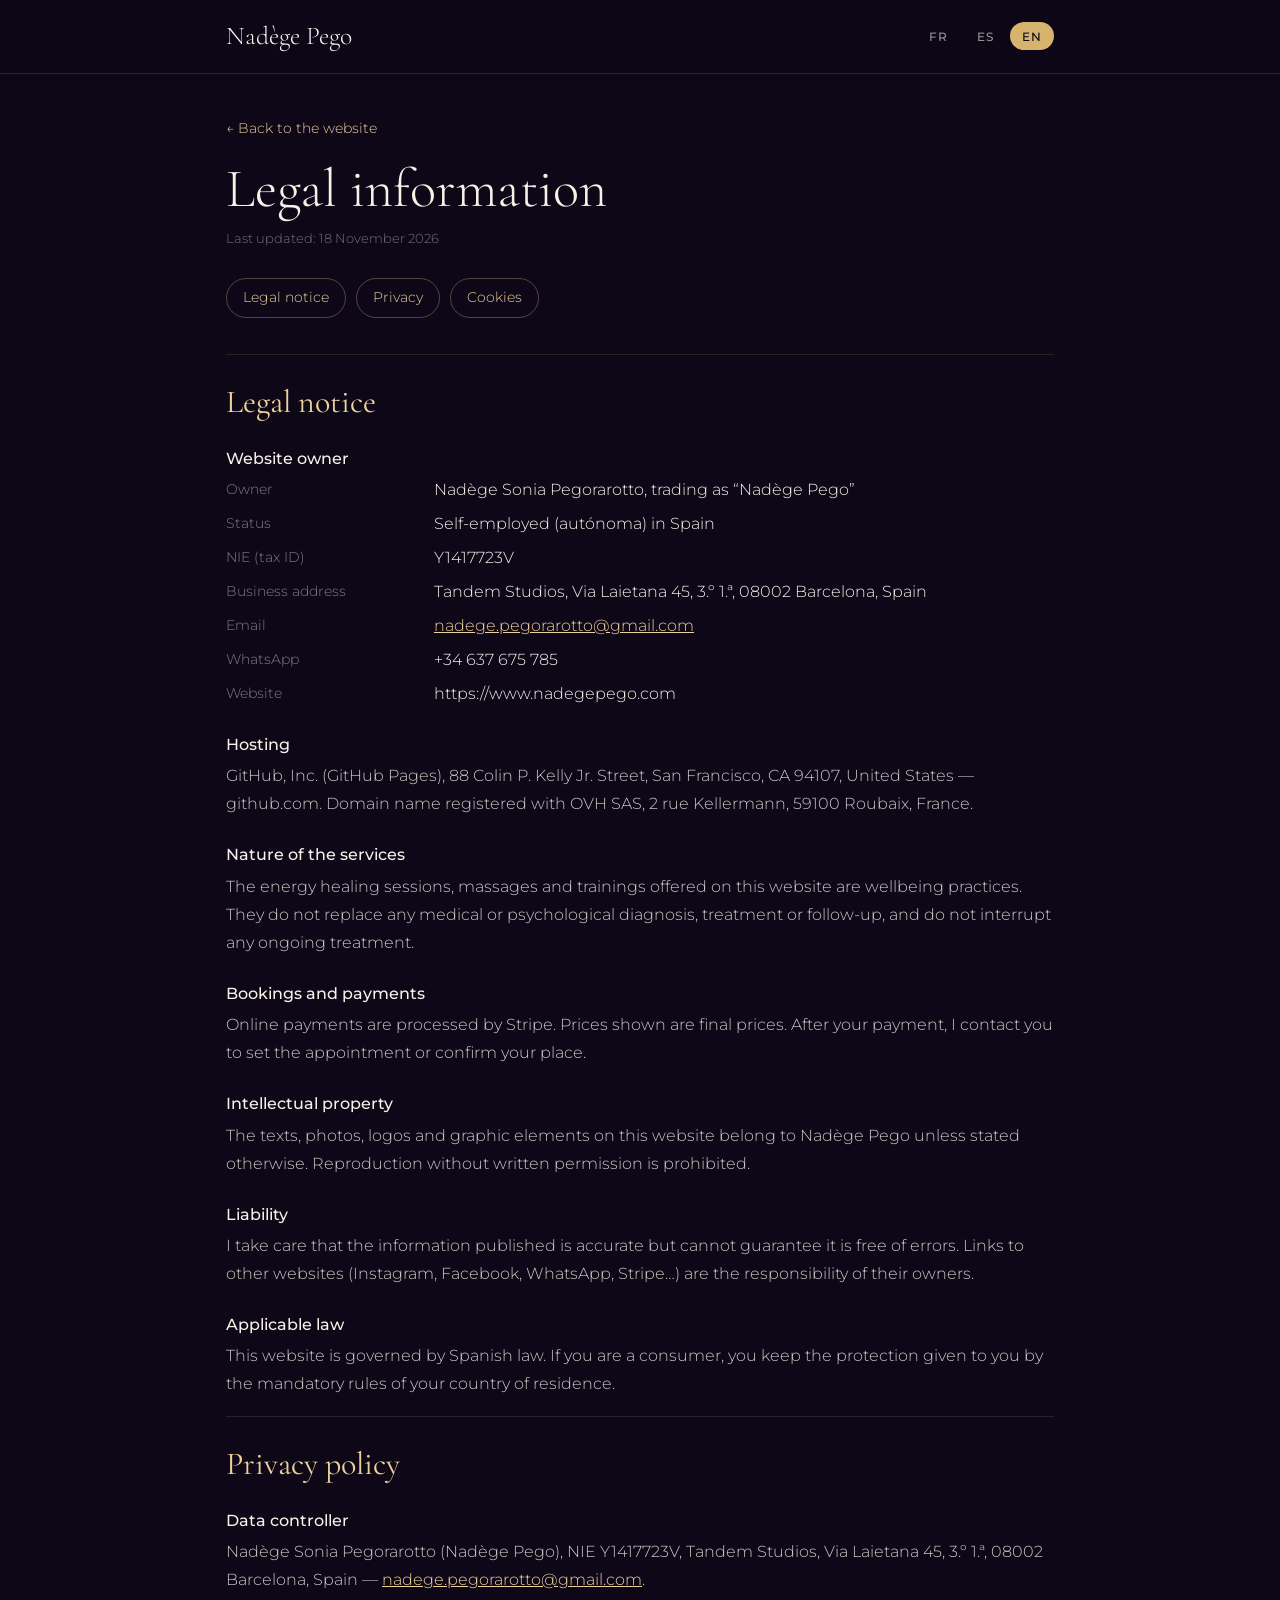
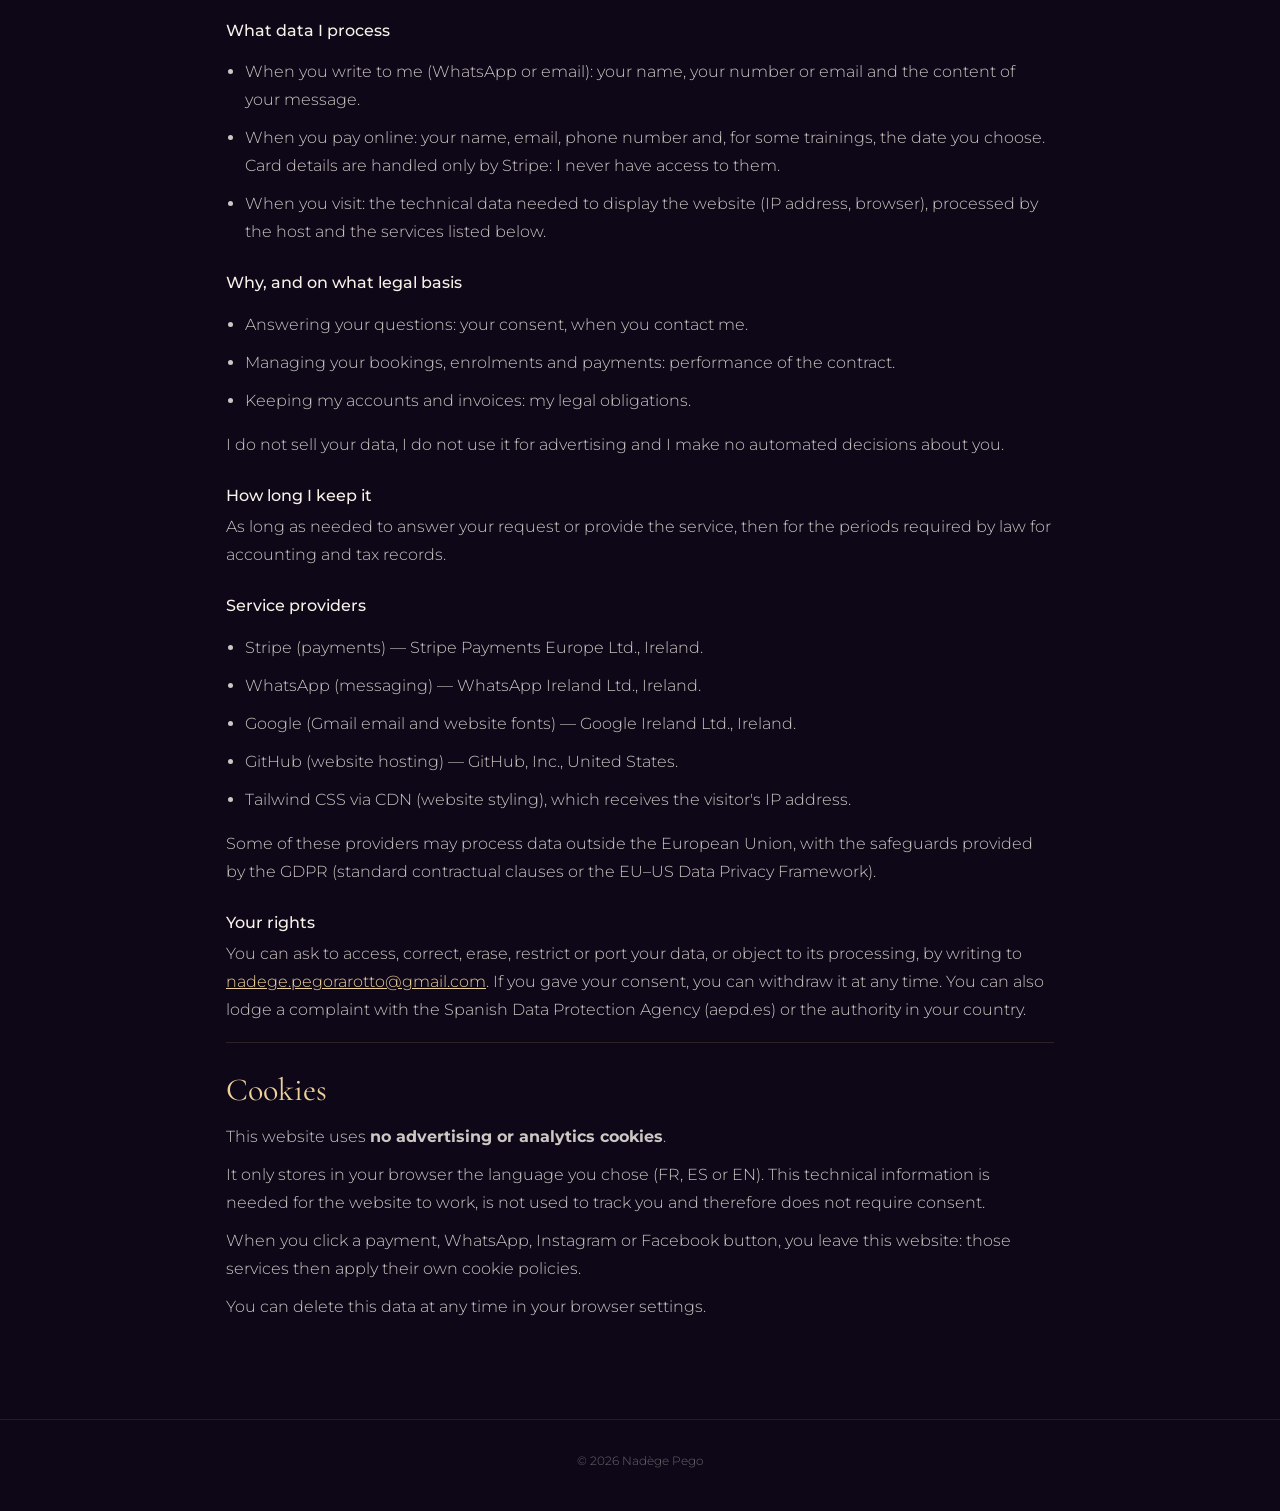
==== legal/index.html @ 29faf76d "Pages légales FR/ES/EN (mentions, confidentialité, cookies) Co-Authored-By: Claude Opus 5.5 <noreply" ====
<!doctype html>
<html lang="fr">
<head>
  <meta charset="utf-8" />
  <meta name="viewport" content="width=device-width, initial-scale=1" />
  <title>Mentions légales · Nadège Pego</title>
  <meta name="robots" content="noindex, follow" />
  <link rel="icon" href="data:image/svg+xml,%3Csvg xmlns='http://www.w3.org/2000/svg' viewBox='0 0 100 100'%3E%3Ccircle cx='50' cy='50' r='44' fill='none' stroke='%23d6b46e' stroke-width='6'/%3E%3C/svg%3E" />
  <link rel="preconnect" href="https://fonts.googleapis.com" />
  <link rel="preconnect" href="https://fonts.gstatic.com" crossorigin />
  <link href="https://fonts.googleapis.com/css2?family=Cormorant+Garamond:ital,wght@0,300;0,400;0,500;1,400&family=Montserrat:wght@300;400;500;600&display=swap" rel="stylesheet" />
  <style>
    /* Pages légales de www.nadegepego.com — FR / ES / EN dans un seul fichier.
       La langue suit celle choisie sur la page principale (?lang= puis mémoire du navigateur). */
    :root{ --noche:#0e0718; --abismo:#1a0b2e; --oro:#d6b46e; --oro-claro:#ecd29a; --lila:#c7aee8; --perla:#f7f1e8; }
    *{ box-sizing:border-box; }
    html{ scroll-behavior:smooth; }
    body{ margin:0; background:var(--noche); color:rgba(247,241,232,.82); font:300 16px/1.75 Montserrat, system-ui, sans-serif; }
    a{ color:var(--oro-claro); }
    a:hover{ color:var(--oro); }
    header{ position:sticky; top:0; z-index:5; background:rgba(14,7,24,.92); backdrop-filter:blur(10px); border-bottom:1px solid rgba(214,180,110,.18); }
    .barre{ max-width:860px; margin:0 auto; padding:14px 16px; display:flex; align-items:center; justify-content:space-between; gap:12px; flex-wrap:wrap; }
    .logo{ font-family:"Cormorant Garamond", serif; font-size:1.6rem; color:var(--perla); text-decoration:none; }
    .langues{ display:flex; gap:4px; }
    .langues button{ font:500 .75rem Montserrat, sans-serif; letter-spacing:.08em; color:rgba(247,241,232,.6); background:none; border:1px solid transparent; border-radius:999px; padding:.35rem .7rem; cursor:pointer; }
    .langues button[aria-pressed="true"]{ color:var(--noche); background:var(--oro); }
    main{ max-width:860px; margin:0 auto; padding:40px 16px 80px; }
    .retour{ font-size:.85rem; text-decoration:none; }
    h1{ font:300 clamp(2.2rem,6vw,3.4rem)/1.1 "Cormorant Garamond", serif; color:var(--perla); margin:18px 0 8px; }
    .maj{ font-size:.8rem; color:rgba(247,241,232,.45); margin:0 0 28px; }
    nav.sommaire{ display:flex; flex-wrap:wrap; gap:10px; margin-bottom:36px; }
    nav.sommaire a{ font-size:.85rem; text-decoration:none; padding:.45rem 1rem; border:1px solid rgba(214,180,110,.35); border-radius:999px; }
    section{ padding:28px 0 8px; border-top:1px solid rgba(214,180,110,.15); scroll-margin-top:90px; }
    h2{ font:400 2rem/1.2 "Cormorant Garamond", serif; color:var(--oro-claro); margin:0 0 14px; }
    h3{ font:500 1rem/1.4 Montserrat, sans-serif; color:var(--perla); margin:26px 0 6px; }
    p, li{ margin:0 0 10px; }
    ul{ padding-left:1.2rem; }
    dl{ display:grid; grid-template-columns:minmax(120px,190px) 1fr; gap:6px 18px; margin:0; }
    dt{ color:rgba(247,241,232,.5); font-size:.85rem; padding-top:2px; }
    dd{ margin:0; color:var(--perla); }
    @media (max-width:560px){ dl{ grid-template-columns:1fr; } dt{ margin-top:8px; } }
    .bloc[hidden]{ display:none; }
    footer{ text-align:center; font-size:.75rem; color:rgba(247,241,232,.4); padding:30px 16px 40px; border-top:1px solid rgba(214,180,110,.12); }
  </style>
</head>
<body>
  <header>
    <div class="barre">
      <a href="/" class="logo">Nadège Pego</a>
      <div class="langues" role="group" aria-label="Langue">
        <button type="button" data-lang="fr">FR</button>
        <button type="button" data-lang="es">ES</button>
        <button type="button" data-lang="en">EN</button>
      </div>
    </div>
  </header>

  <main>
    <!-- ============================== FRANÇAIS ============================== -->
    <div class="bloc" lang="fr" data-bloc="fr">
      <a href="/" class="retour">← Retour au site</a>
      <h1>Informations légales</h1>
      <p class="maj">Dernière mise à jour : 18 novembre 2026</p>
      <nav class="sommaire">
        <a href="#mentions">Mentions légales</a><a href="#confidentialite">Confidentialité</a><a href="#cookies">Cookies</a>
      </nav>

      <section data-ancre="mentions">
        <h2>Mentions légales</h2>
        <h3>Éditrice du site</h3>
        <dl>
          <dt>Titulaire</dt><dd>Nadège Sonia Pegorarotto, exerçant sous le nom commercial « Nadège Pego »</dd>
          <dt>Statut</dt><dd>Travailleuse indépendante (autónoma) en Espagne</dd>
          <dt>NIE</dt><dd>Y1417723V</dd>
          <dt>Adresse professionnelle</dt><dd>Tandem Studios, Via Laietana 45, 3.º 1.ª, 08002 Barcelona, Espagne</dd>
          <dt>Email</dt><dd><a href="mailto:nadege.pegorarotto@gmail.com">nadege.pegorarotto@gmail.com</a></dd>
          <dt>WhatsApp</dt><dd>+34 637 675 785</dd>
          <dt>Site</dt><dd>https://www.nadegepego.com</dd>
        </dl>
        <h3>Hébergement</h3>
        <p>GitHub, Inc. (GitHub Pages), 88 Colin P. Kelly Jr. Street, San Francisco, CA 94107, États-Unis — github.com. Nom de domaine enregistré auprès d'OVH SAS, 2 rue Kellermann, 59100 Roubaix, France.</p>
        <h3>Nature des services</h3>
        <p>Les soins énergétiques, massages et formations proposés sur ce site sont des pratiques de bien-être. Ils ne remplacent ni un diagnostic, ni un traitement, ni un suivi médical ou psychologique, et n'interrompent aucun traitement en cours.</p>
        <h3>Réservations et paiements</h3>
        <p>Les paiements en ligne sont traités par Stripe. Les prix affichés sont des prix finaux. Après un paiement, je vous contacte pour fixer le rendez-vous ou confirmer votre inscription.</p>
        <h3>Propriété intellectuelle</h3>
        <p>Les textes, photos, logos et éléments graphiques de ce site appartiennent à Nadège Pego, sauf mention contraire. Toute reproduction sans autorisation écrite est interdite.</p>
        <h3>Responsabilité</h3>
        <p>Je veille à l'exactitude des informations publiées, sans pouvoir garantir l'absence d'erreurs. Les liens vers d'autres sites (Instagram, Facebook, WhatsApp, Stripe…) relèvent de la responsabilité de leurs éditeurs.</p>
        <h3>Droit applicable</h3>
        <p>Ce site est soumis au droit espagnol. Si vous êtes consommateur, vous conservez la protection que vous accordent les règles impératives de votre pays de résidence.</p>
      </section>

      <section data-ancre="confidentialite">
        <h2>Politique de confidentialité</h2>
        <h3>Responsable du traitement</h3>
        <p>Nadège Sonia Pegorarotto (Nadège Pego), NIE Y1417723V, Tandem Studios, Via Laietana 45, 3.º 1.ª, 08002 Barcelona, Espagne — <a href="mailto:nadege.pegorarotto@gmail.com">nadege.pegorarotto@gmail.com</a>.</p>
        <h3>Données traitées</h3>
        <ul>
          <li>Quand vous m'écrivez (WhatsApp ou email) : votre nom, votre numéro ou votre email et le contenu de votre message.</li>
          <li>Quand vous payez en ligne : votre nom, votre email, votre téléphone et, pour certaines formations, la date choisie. Les données de carte bancaire sont traitées uniquement par Stripe : je n'y ai jamais accès.</li>
          <li>Lors de votre visite : les données techniques nécessaires à l'affichage du site (adresse IP, navigateur), traitées par l'hébergeur et les services listés ci-dessous.</li>
        </ul>
        <h3>Pourquoi et sur quelle base</h3>
        <ul>
          <li>Répondre à vos demandes : votre consentement, quand vous me contactez.</li>
          <li>Gérer vos réservations, inscriptions et paiements : l'exécution du contrat.</li>
          <li>Tenir ma comptabilité et ma facturation : mes obligations légales.</li>
        </ul>
        <p>Je ne vends pas vos données, je ne les utilise pas pour de la publicité et je ne prends aucune décision automatisée à votre sujet.</p>
        <h3>Durée de conservation</h3>
        <p>Le temps nécessaire pour répondre à votre demande ou réaliser la prestation, puis pendant les durées imposées par la loi pour les données comptables et fiscales.</p>
        <h3>Prestataires</h3>
        <ul>
          <li>Stripe (paiements) — Stripe Payments Europe Ltd., Irlande.</li>
          <li>WhatsApp (messagerie) — WhatsApp Ireland Ltd., Irlande.</li>
          <li>Google (email Gmail et polices d'écriture du site) — Google Ireland Ltd., Irlande.</li>
          <li>GitHub (hébergement du site) — GitHub, Inc., États-Unis.</li>
          <li>Tailwind CSS via CDN (mise en forme du site), qui reçoit l'adresse IP du visiteur.</li>
        </ul>
        <p>Certains de ces prestataires peuvent traiter des données hors de l'Union européenne, avec les garanties prévues par le RGPD (clauses contractuelles types ou cadre de protection des données UE–États-Unis).</p>
        <h3>Vos droits</h3>
        <p>Vous pouvez demander l'accès, la rectification, l'effacement, la limitation ou la portabilité de vos données, ou vous opposer à leur traitement, en écrivant à <a href="mailto:nadege.pegorarotto@gmail.com">nadege.pegorarotto@gmail.com</a>. Si vous avez donné votre consentement, vous pouvez le retirer à tout moment. Vous pouvez aussi déposer une réclamation auprès de l'Agencia Española de Protección de Datos (aepd.es) ou de l'autorité de votre pays (en France : cnil.fr).</p>
      </section>

      <section data-ancre="cookies">
        <h2>Cookies</h2>
        <p>Ce site n'utilise <strong>aucun cookie publicitaire ni de mesure d'audience</strong>.</p>
        <p>Il garde seulement en mémoire, dans votre navigateur, la langue que vous avez choisie (FR, ES ou EN). Cette information technique est nécessaire au fonctionnement du site, ne sert pas à vous suivre et ne demande donc pas de consentement.</p>
        <p>Quand vous cliquez sur un bouton de paiement, WhatsApp, Instagram ou Facebook, vous quittez ce site : ces services appliquent alors leurs propres règles en matière de cookies.</p>
        <p>Vous pouvez effacer ces données à tout moment dans les réglages de votre navigateur.</p>
      </section>
    </div>

    <!-- ============================== ESPAÑOL ============================== -->
    <div class="bloc" lang="es" data-bloc="es" hidden>
      <a href="/" class="retour">← Volver a la web</a>
      <h1>Información legal</h1>
      <p class="maj">Última actualización: 18 de noviembre de 2026</p>
      <nav class="sommaire">
        <a href="#mentions">Aviso legal</a><a href="#confidentialite">Privacidad</a><a href="#cookies">Cookies</a>
      </nav>

      <section data-ancre="mentions">
        <h2>Aviso legal</h2>
        <p>En cumplimiento del artículo 10 de la Ley 34/2002, de Servicios de la Sociedad de la Información y de Comercio Electrónico (LSSI-CE), se informa de los siguientes datos:</p>
        <h3>Titular de la web</h3>
        <dl>
          <dt>Titular</dt><dd>Nadège Sonia Pegorarotto, con el nombre comercial «Nadège Pego»</dd>
          <dt>Forma</dt><dd>Trabajadora autónoma</dd>
          <dt>NIE</dt><dd>Y1417723V</dd>
          <dt>Domicilio profesional</dt><dd>Tandem Studios, Via Laietana 45, 3.º 1.ª, 08002 Barcelona, España</dd>
          <dt>Email</dt><dd><a href="mailto:nadege.pegorarotto@gmail.com">nadege.pegorarotto@gmail.com</a></dd>
          <dt>WhatsApp</dt><dd>+34 637 675 785</dd>
          <dt>Web</dt><dd>https://www.nadegepego.com</dd>
        </dl>
        <h3>Alojamiento</h3>
        <p>GitHub, Inc. (GitHub Pages), 88 Colin P. Kelly Jr. Street, San Francisco, CA 94107, Estados Unidos — github.com. Dominio registrado con OVH SAS, 2 rue Kellermann, 59100 Roubaix, Francia.</p>
        <h3>Naturaleza de los servicios</h3>
        <p>Las terapias energéticas, los masajes y las formaciones que se ofrecen en esta web son prácticas de bienestar. No sustituyen ningún diagnóstico, tratamiento ni seguimiento médico o psicológico, ni interrumpen ningún tratamiento en curso.</p>
        <h3>Reservas y pagos</h3>
        <p>Los pagos online se procesan a través de Stripe. Los precios indicados son precios finales. Después del pago, me pongo en contacto contigo para fijar la cita o confirmar tu inscripción.</p>
        <h3>Propiedad intelectual</h3>
        <p>Los textos, fotografías, logotipos y elementos gráficos de esta web pertenecen a Nadège Pego, salvo indicación en contrario. Queda prohibida su reproducción sin autorización por escrito.</p>
        <h3>Responsabilidad</h3>
        <p>Cuido que la información publicada sea correcta, sin poder garantizar la ausencia de errores. Los enlaces a otras webs (Instagram, Facebook, WhatsApp, Stripe…) son responsabilidad de sus titulares.</p>
        <h3>Legislación aplicable</h3>
        <p>Esta web se rige por la legislación española. Si eres consumidor, conservas la protección que te otorguen las normas imperativas de tu país de residencia.</p>
      </section>

      <section data-ancre="confidentialite">
        <h2>Política de privacidad</h2>
        <h3>Responsable del tratamiento</h3>
        <p>Nadège Sonia Pegorarotto (Nadège Pego), NIE Y1417723V, Tandem Studios, Via Laietana 45, 3.º 1.ª, 08002 Barcelona, España — <a href="mailto:nadege.pegorarotto@gmail.com">nadege.pegorarotto@gmail.com</a>.</p>
        <h3>Qué datos trato</h3>
        <ul>
          <li>Cuando me escribes (WhatsApp o email): tu nombre, tu número o tu email y el contenido de tu mensaje.</li>
          <li>Cuando pagas online: tu nombre, tu email, tu teléfono y, en algunas formaciones, la fecha elegida. Los datos de la tarjeta los trata únicamente Stripe: yo nunca tengo acceso a ellos.</li>
          <li>Durante tu visita: los datos técnicos necesarios para mostrar la web (dirección IP, navegador), tratados por el alojamiento y los servicios indicados más abajo.</li>
        </ul>
        <h3>Para qué y con qué base legal</h3>
        <ul>
          <li>Responder a tus consultas: tu consentimiento, al contactarme.</li>
          <li>Gestionar tus reservas, inscripciones y pagos: la ejecución del contrato.</li>
          <li>Llevar mi contabilidad y facturación: el cumplimiento de obligaciones legales.</li>
        </ul>
        <p>No vendo tus datos, no los uso para publicidad y no tomo decisiones automatizadas sobre ti.</p>
        <h3>Cuánto tiempo los conservo</h3>
        <p>El tiempo necesario para responder a tu consulta o prestar el servicio y, después, durante los plazos que exige la ley para los datos contables y fiscales.</p>
        <h3>Proveedores</h3>
        <ul>
          <li>Stripe (pagos) — Stripe Payments Europe Ltd., Irlanda.</li>
          <li>WhatsApp (mensajería) — WhatsApp Ireland Ltd., Irlanda.</li>
          <li>Google (email Gmail y tipografías de la web) — Google Ireland Ltd., Irlanda.</li>
          <li>GitHub (alojamiento de la web) — GitHub, Inc., Estados Unidos.</li>
          <li>Tailwind CSS mediante CDN (diseño de la web), que recibe la dirección IP del visitante.</li>
        </ul>
        <p>Algunos de estos proveedores pueden tratar datos fuera de la Unión Europea, con las garantías previstas en el RGPD (cláusulas contractuales tipo o Marco de Privacidad de Datos UE-EE. UU.).</p>
        <h3>Tus derechos</h3>
        <p>Puedes pedir el acceso, la rectificación, la supresión, la limitación o la portabilidad de tus datos, u oponerte a su tratamiento, escribiendo a <a href="mailto:nadege.pegorarotto@gmail.com">nadege.pegorarotto@gmail.com</a>. Si diste tu consentimiento, puedes retirarlo en cualquier momento. También puedes presentar una reclamación ante la Agencia Española de Protección de Datos (aepd.es).</p>
      </section>

      <section data-ancre="cookies">
        <h2>Cookies</h2>
        <p>Esta web <strong>no utiliza cookies publicitarias ni de analítica</strong>.</p>
        <p>Solo guarda en tu navegador el idioma que has elegido (FR, ES o EN). Es un dato técnico necesario para el funcionamiento de la web, no sirve para seguirte y, por eso, no requiere consentimiento (artículo 22.2 de la LSSI-CE).</p>
        <p>Cuando pulsas un botón de pago, de WhatsApp, de Instagram o de Facebook, sales de esta web: esos servicios aplican entonces sus propias políticas de cookies.</p>
        <p>Puedes borrar estos datos cuando quieras desde la configuración de tu navegador.</p>
      </section>
    </div>

    <!-- ============================== ENGLISH ============================== -->
    <div class="bloc" lang="en" data-bloc="en" hidden>
      <a href="/" class="retour">← Back to the website</a>
      <h1>Legal information</h1>
      <p class="maj">Last updated: 18 November 2026</p>
      <nav class="sommaire">
        <a href="#mentions">Legal notice</a><a href="#confidentialite">Privacy</a><a href="#cookies">Cookies</a>
      </nav>

      <section data-ancre="mentions">
        <h2>Legal notice</h2>
        <h3>Website owner</h3>
        <dl>
          <dt>Owner</dt><dd>Nadège Sonia Pegorarotto, trading as “Nadège Pego”</dd>
          <dt>Status</dt><dd>Self-employed (autónoma) in Spain</dd>
          <dt>NIE (tax ID)</dt><dd>Y1417723V</dd>
          <dt>Business address</dt><dd>Tandem Studios, Via Laietana 45, 3.º 1.ª, 08002 Barcelona, Spain</dd>
          <dt>Email</dt><dd><a href="mailto:nadege.pegorarotto@gmail.com">nadege.pegorarotto@gmail.com</a></dd>
          <dt>WhatsApp</dt><dd>+34 637 675 785</dd>
          <dt>Website</dt><dd>https://www.nadegepego.com</dd>
        </dl>
        <h3>Hosting</h3>
        <p>GitHub, Inc. (GitHub Pages), 88 Colin P. Kelly Jr. Street, San Francisco, CA 94107, United States — github.com. Domain name registered with OVH SAS, 2 rue Kellermann, 59100 Roubaix, France.</p>
        <h3>Nature of the services</h3>
        <p>The energy healing sessions, massages and trainings offered on this website are wellbeing practices. They do not replace any medical or psychological diagnosis, treatment or follow-up, and do not interrupt any ongoing treatment.</p>
        <h3>Bookings and payments</h3>
        <p>Online payments are processed by Stripe. Prices shown are final prices. After your payment, I contact you to set the appointment or confirm your place.</p>
        <h3>Intellectual property</h3>
        <p>The texts, photos, logos and graphic elements on this website belong to Nadège Pego unless stated otherwise. Reproduction without written permission is prohibited.</p>
        <h3>Liability</h3>
        <p>I take care that the information published is accurate but cannot guarantee it is free of errors. Links to other websites (Instagram, Facebook, WhatsApp, Stripe…) are the responsibility of their owners.</p>
        <h3>Applicable law</h3>
        <p>This website is governed by Spanish law. If you are a consumer, you keep the protection given to you by the mandatory rules of your country of residence.</p>
      </section>

      <section data-ancre="confidentialite">
        <h2>Privacy policy</h2>
        <h3>Data controller</h3>
        <p>Nadège Sonia Pegorarotto (Nadège Pego), NIE Y1417723V, Tandem Studios, Via Laietana 45, 3.º 1.ª, 08002 Barcelona, Spain — <a href="mailto:nadege.pegorarotto@gmail.com">nadege.pegorarotto@gmail.com</a>.</p>
        <h3>What data I process</h3>
        <ul>
          <li>When you write to me (WhatsApp or email): your name, your number or email and the content of your message.</li>
          <li>When you pay online: your name, email, phone number and, for some trainings, the date you choose. Card details are handled only by Stripe: I never have access to them.</li>
          <li>When you visit: the technical data needed to display the website (IP address, browser), processed by the host and the services listed below.</li>
        </ul>
        <h3>Why, and on what legal basis</h3>
        <ul>
          <li>Answering your questions: your consent, when you contact me.</li>
          <li>Managing your bookings, enrolments and payments: performance of the contract.</li>
          <li>Keeping my accounts and invoices: my legal obligations.</li>
        </ul>
        <p>I do not sell your data, I do not use it for advertising and I make no automated decisions about you.</p>
        <h3>How long I keep it</h3>
        <p>As long as needed to answer your request or provide the service, then for the periods required by law for accounting and tax records.</p>
        <h3>Service providers</h3>
        <ul>
          <li>Stripe (payments) — Stripe Payments Europe Ltd., Ireland.</li>
          <li>WhatsApp (messaging) — WhatsApp Ireland Ltd., Ireland.</li>
          <li>Google (Gmail email and website fonts) — Google Ireland Ltd., Ireland.</li>
          <li>GitHub (website hosting) — GitHub, Inc., United States.</li>
          <li>Tailwind CSS via CDN (website styling), which receives the visitor's IP address.</li>
        </ul>
        <p>Some of these providers may process data outside the European Union, with the safeguards provided by the GDPR (standard contractual clauses or the EU–US Data Privacy Framework).</p>
        <h3>Your rights</h3>
        <p>You can ask to access, correct, erase, restrict or port your data, or object to its processing, by writing to <a href="mailto:nadege.pegorarotto@gmail.com">nadege.pegorarotto@gmail.com</a>. If you gave your consent, you can withdraw it at any time. You can also lodge a complaint with the Spanish Data Protection Agency (aepd.es) or the authority in your country.</p>
      </section>

      <section data-ancre="cookies">
        <h2>Cookies</h2>
        <p>This website uses <strong>no advertising or analytics cookies</strong>.</p>
        <p>It only stores in your browser the language you chose (FR, ES or EN). This technical information is needed for the website to work, is not used to track you and therefore does not require consent.</p>
        <p>When you click a payment, WhatsApp, Instagram or Facebook button, you leave this website: those services then apply their own cookie policies.</p>
        <p>You can delete this data at any time in your browser settings.</p>
      </section>
    </div>
  </main>

  <footer>© <span id="annee"></span> Nadège Pego</footer>

  <script>
    (() => {
      const LANGUES = ['fr', 'es', 'en'];
      const TITRES = { fr: 'Mentions légales · Nadège Pego', es: 'Aviso legal · Nadège Pego', en: 'Legal notice · Nadège Pego' };
      let memo = null;
      try { memo = localStorage.getItem('langue'); } catch (e) {}
      const param = new URLSearchParams(location.search).get('lang');
      const nav = (navigator.language || 'fr').slice(0, 2);
      let langue = [param, memo, nav].find(l => LANGUES.includes(l)) || 'fr';

      const aller = (ancre) => {
        const cible = document.querySelector(`[data-bloc="${langue}"] [data-ancre="${ancre}"]`);
        if (cible) cible.scrollIntoView();
      };
      const appliquer = (l) => {
        langue = l;
        document.querySelectorAll('[data-bloc]').forEach(b => b.hidden = b.dataset.bloc !== l);
        document.querySelectorAll('.langues button').forEach(b => b.setAttribute('aria-pressed', b.dataset.lang === l));
        document.documentElement.lang = l;
        document.title = TITRES[l];
        try { localStorage.setItem('langue', l); } catch (e) {}
      };
      document.querySelectorAll('.langues button').forEach(b => b.addEventListener('click', () => appliquer(b.dataset.lang)));
      /* Les ancres #mentions, #confidentialite, #cookies visent la section de la langue affichée */
      document.querySelectorAll('nav.sommaire a').forEach(a => a.addEventListener('click', e => {
        e.preventDefault(); const h = a.getAttribute('href'); history.replaceState(null, '', h); aller(h.slice(1));
      }));
      appliquer(langue);
      if (location.hash) requestAnimationFrame(() => aller(location.hash.slice(1)));
      document.getElementById('annee').textContent = new Date().getFullYear();
    })();
  </script>
</body>
</html>
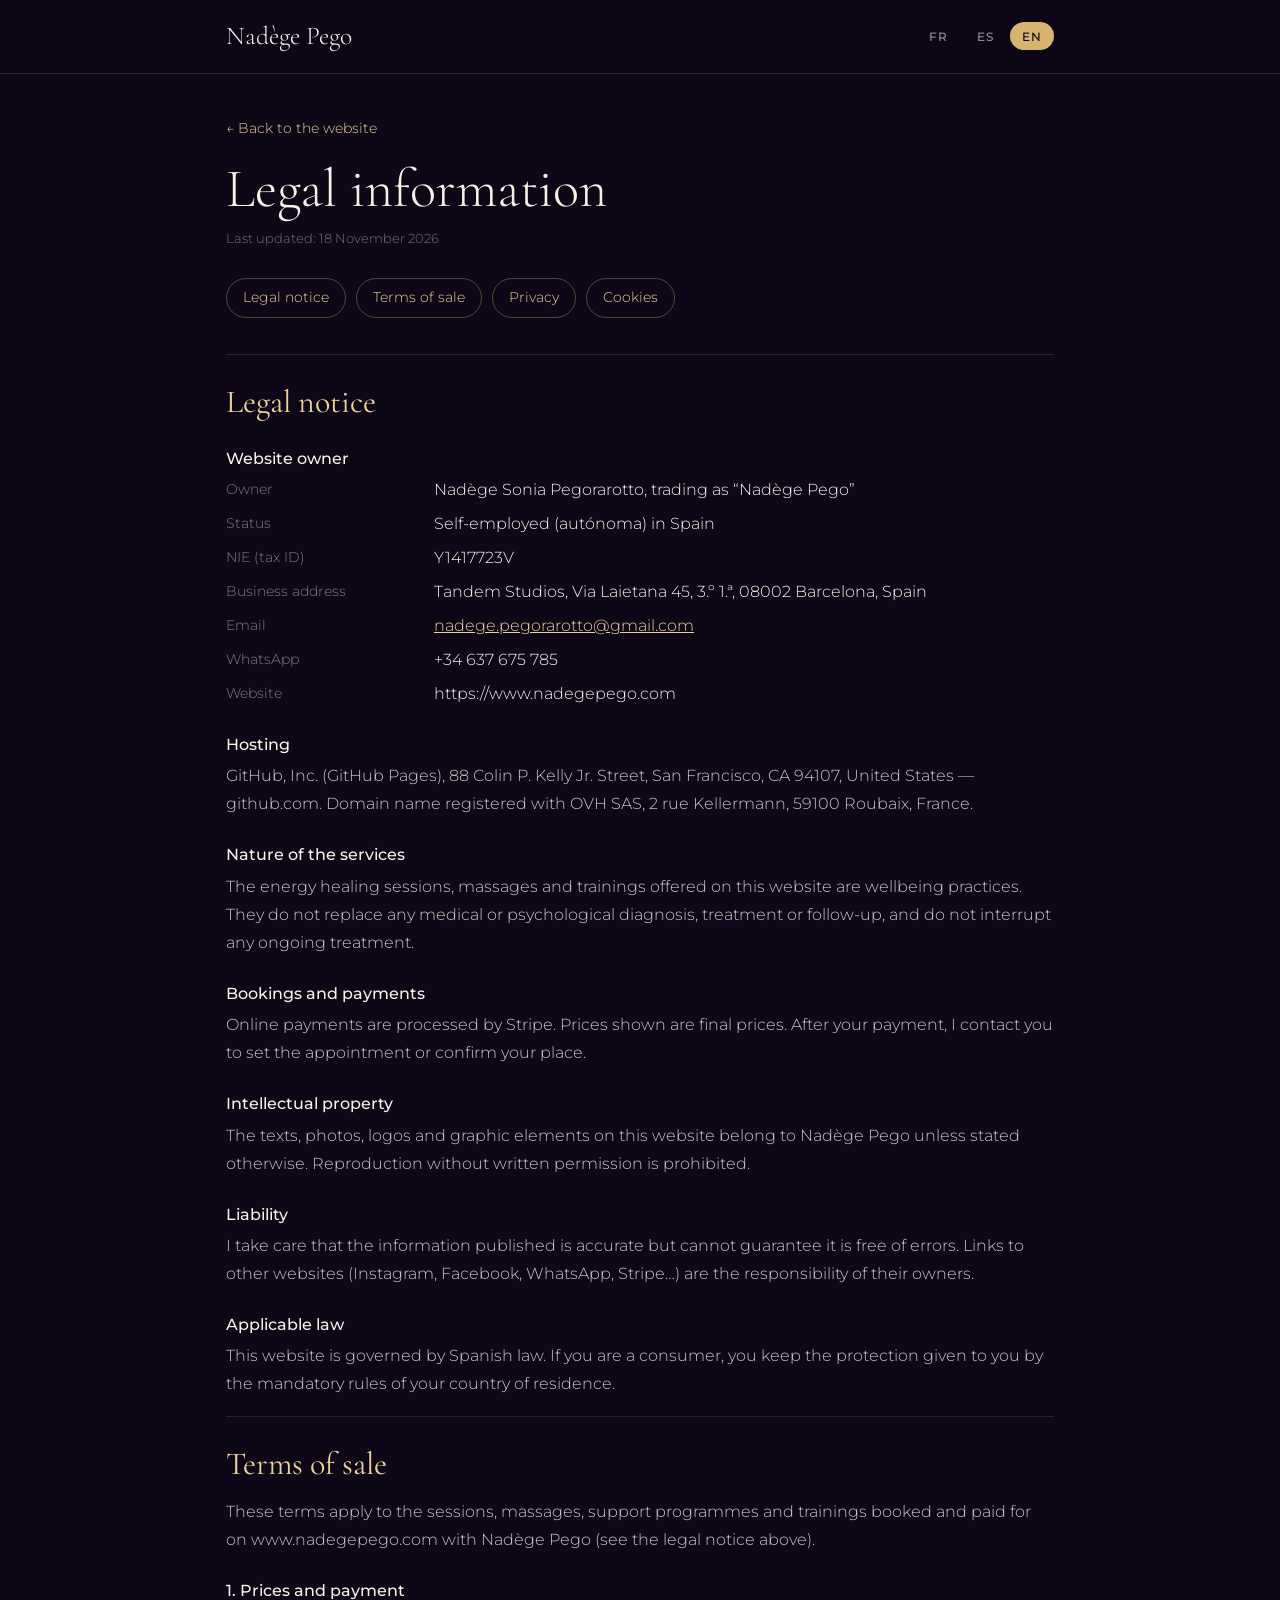
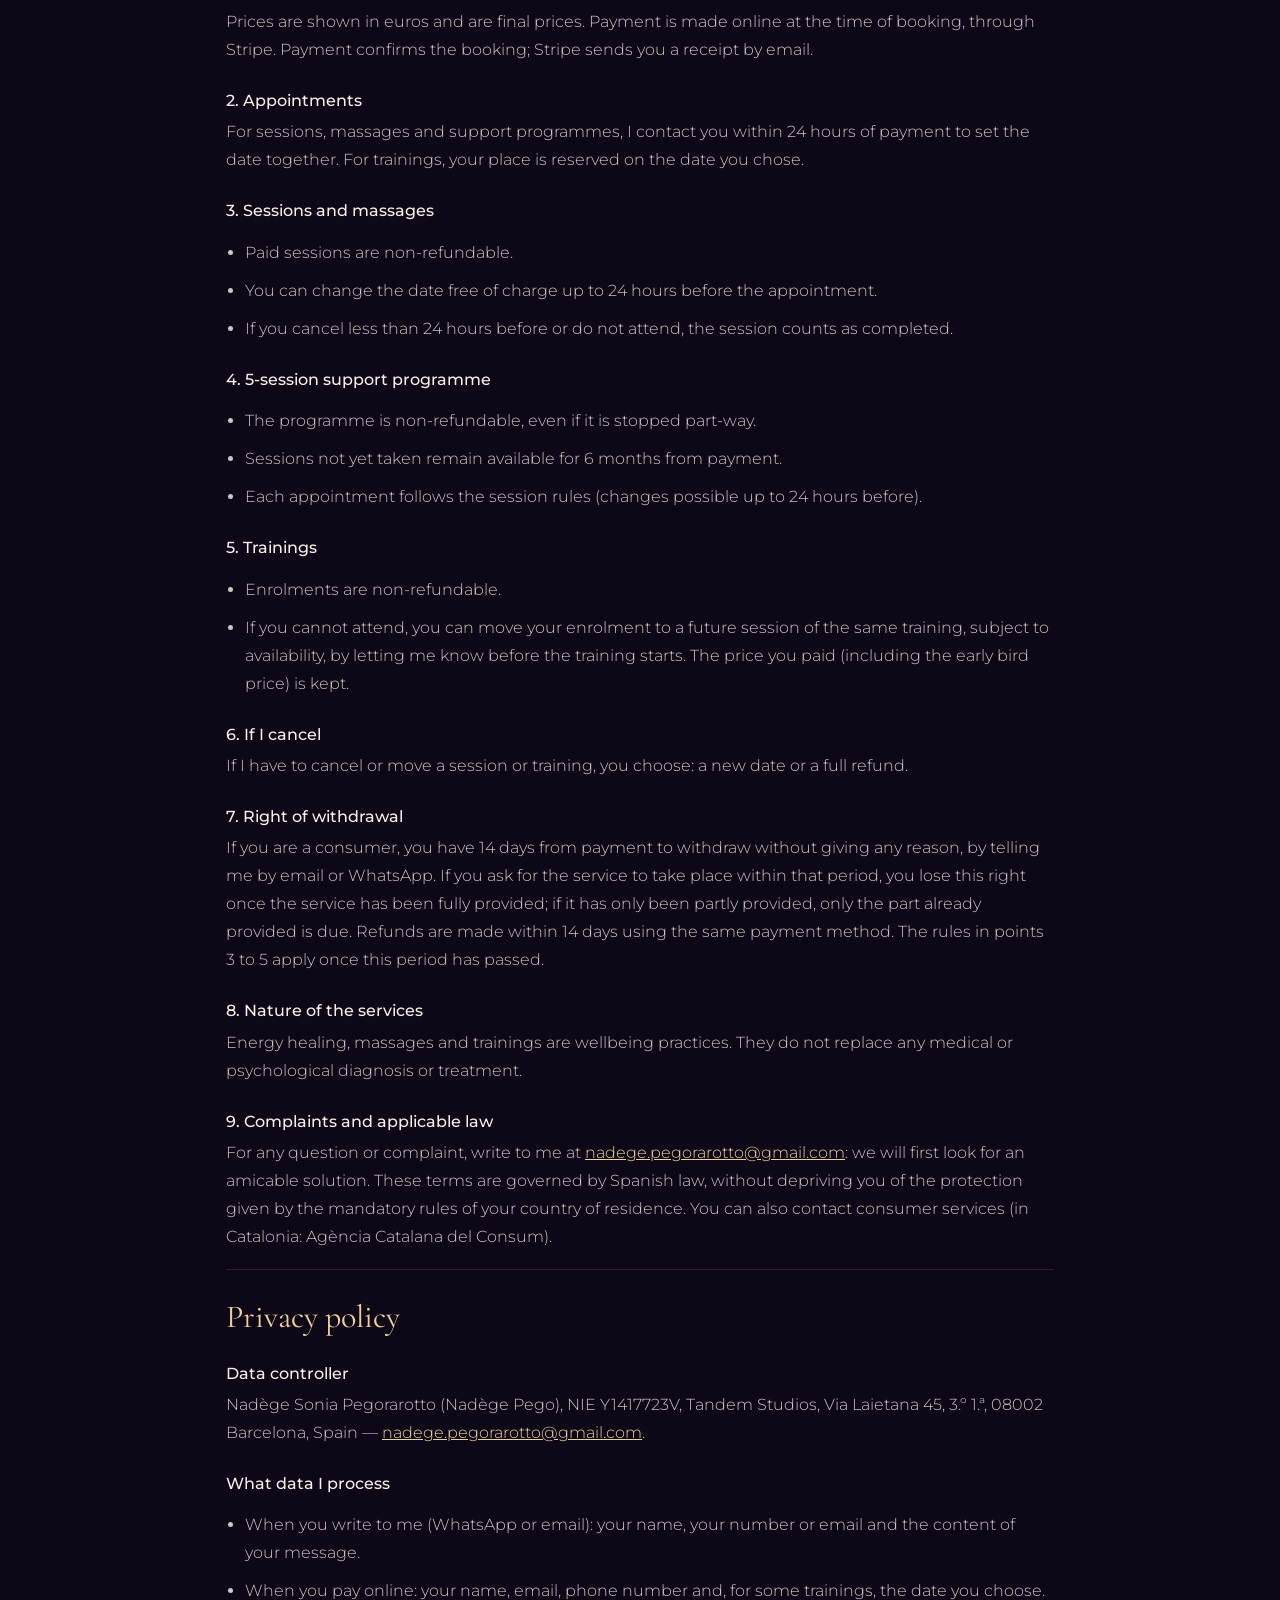
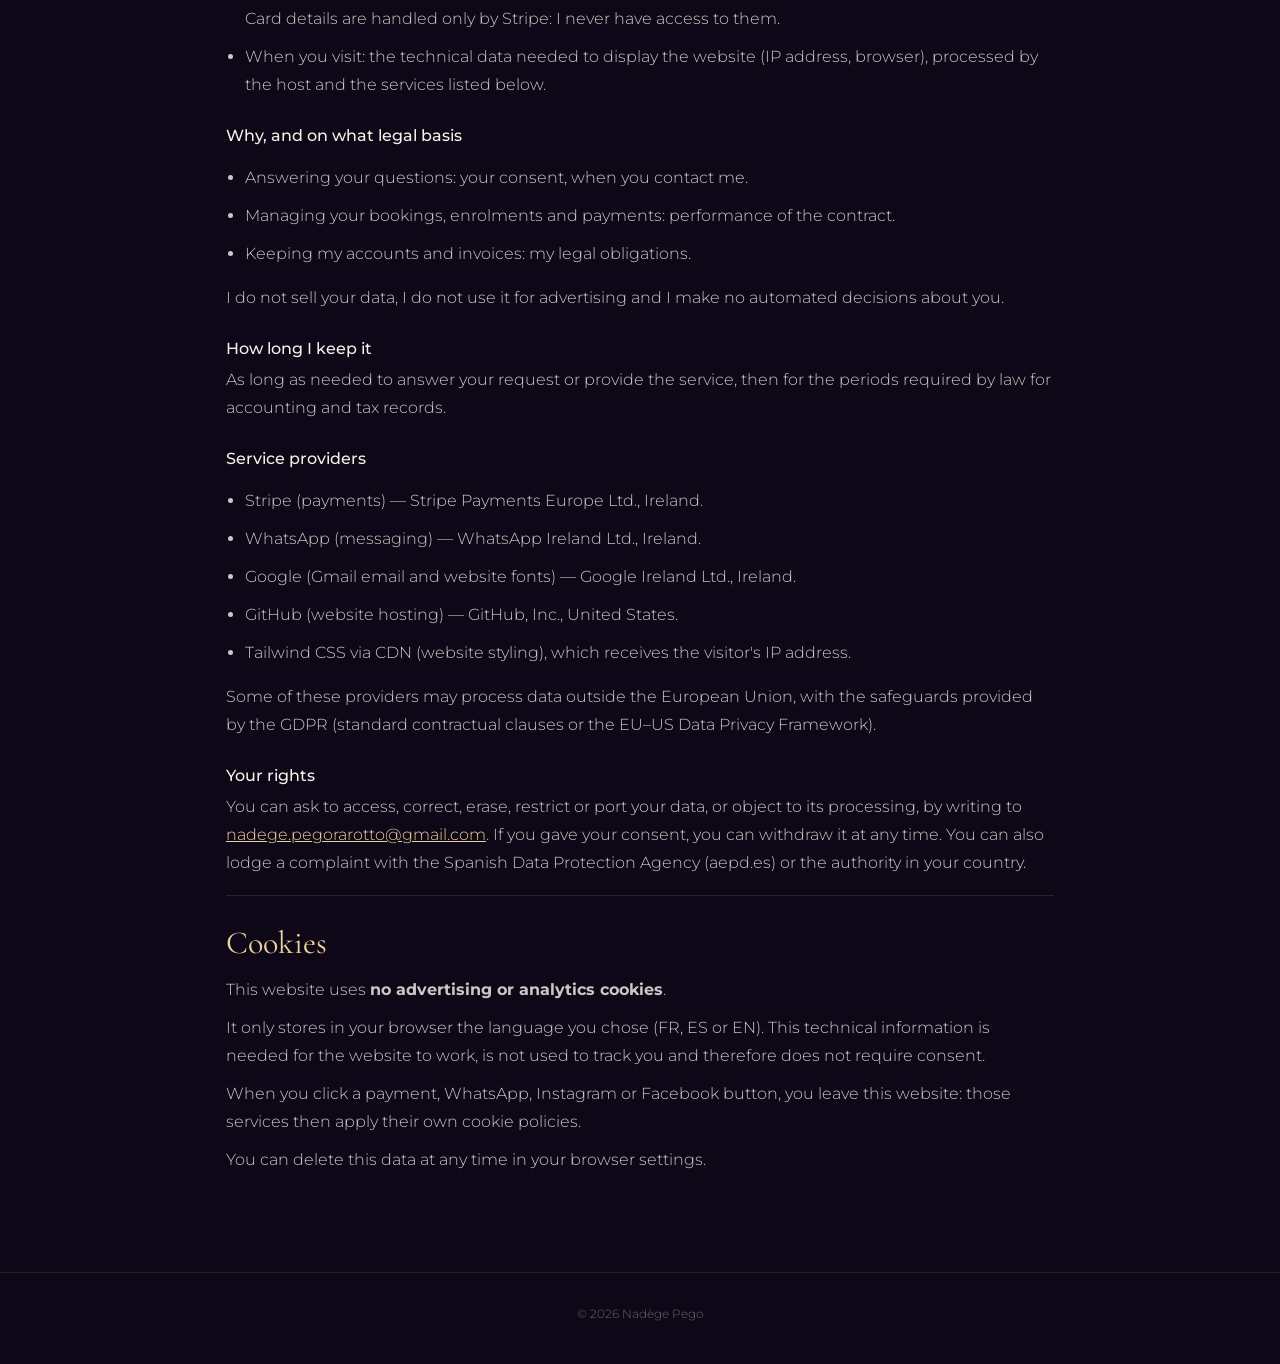
==== commit 575d0b01: "Conditions de vente FR/ES/EN + lien dans le pied de page Co-Authored-By: Claude Opus 5.5 <noreply@an" ====
--- a/legal/index.html
+++ b/legal/index.html
@@ -3,7 +3,7 @@
 <head>
   <meta charset="utf-8" />
   <meta name="viewport" content="width=device-width, initial-scale=1" />
-  <title>Mentions légales · Nadège Pego</title>
+  <title>Informations légales · Nadège Pego</title>
   <meta name="robots" content="noindex, follow" />
   <link rel="icon" href="data:image/svg+xml,%3Csvg xmlns='http://www.w3.org/2000/svg' viewBox='0 0 100 100'%3E%3Ccircle cx='50' cy='50' r='44' fill='none' stroke='%23d6b46e' stroke-width='6'/%3E%3C/svg%3E" />
   <link rel="preconnect" href="https://fonts.googleapis.com" />
@@ -62,7 +62,7 @@
       <h1>Informations légales</h1>
       <p class="maj">Dernière mise à jour : 18 novembre 2026</p>
       <nav class="sommaire">
-        <a href="#mentions">Mentions légales</a><a href="#confidentialite">Confidentialité</a><a href="#cookies">Cookies</a>
+        <a href="#mentions">Mentions légales</a><a href="#conditions">Conditions de vente</a><a href="#confidentialite">Confidentialité</a><a href="#cookies">Cookies</a>
       </nav>
 
       <section data-ancre="mentions">
@@ -91,6 +91,40 @@
         <p>Ce site est soumis au droit espagnol. Si vous êtes consommateur, vous conservez la protection que vous accordent les règles impératives de votre pays de résidence.</p>
       </section>
 
+      <section data-ancre="conditions">
+        <h2>Conditions de vente</h2>
+        <p>Ces conditions s'appliquent aux séances, massages, accompagnements et formations réservés et payés sur www.nadegepego.com auprès de Nadège Pego (voir les mentions légales ci-dessus).</p>
+        <h3>1. Prix et paiement</h3>
+        <p>Les prix sont indiqués en euros et sont des prix finaux. Le paiement se fait en ligne au moment de la réservation, par l'intermédiaire de Stripe. Le paiement confirme la réservation ; Stripe vous envoie un reçu par email.</p>
+        <h3>2. Prise de rendez-vous</h3>
+        <p>Pour une séance, un massage ou un accompagnement, je vous contacte dans les 24 heures qui suivent le paiement pour fixer la date ensemble. Pour une formation, votre place est réservée à la date choisie.</p>
+        <h3>3. Séances et massages</h3>
+        <ul>
+          <li>Les séances payées ne sont pas remboursables.</li>
+          <li>Vous pouvez changer la date gratuitement jusqu'à 24 heures avant le rendez-vous.</li>
+          <li>En cas d'annulation à moins de 24 heures ou d'absence, la séance est considérée comme effectuée.</li>
+        </ul>
+        <h3>4. Accompagnement de 5 séances</h3>
+        <ul>
+          <li>L'accompagnement n'est pas remboursable, même s'il est interrompu en cours de route.</li>
+          <li>Les séances non effectuées restent disponibles pendant 6 mois à compter du paiement.</li>
+          <li>Chaque rendez-vous suit les règles des séances (changement possible jusqu'à 24 heures avant).</li>
+        </ul>
+        <h3>5. Formations</h3>
+        <ul>
+          <li>Les inscriptions ne sont pas remboursables.</li>
+          <li>Si vous ne pouvez pas venir, vous pouvez reporter votre inscription sur une prochaine session de la même formation, selon les places disponibles, en me prévenant avant le début de la formation. Le prix payé (y compris le tarif early bird) est conservé.</li>
+        </ul>
+        <h3>6. Si j'annule</h3>
+        <p>Si je dois annuler ou déplacer une séance ou une formation, vous choisissez : une nouvelle date ou le remboursement complet.</p>
+        <h3>7. Droit de rétractation</h3>
+        <p>Si vous êtes consommateur, vous disposez d'un délai de 14 jours à compter du paiement pour vous rétracter, sans avoir à donner de motif, en me l'indiquant par email ou par WhatsApp. Si vous demandez que la prestation ait lieu pendant ce délai, vous perdez ce droit une fois la prestation entièrement réalisée ; si elle n'est réalisée qu'en partie, seule la partie déjà réalisée reste due. Le remboursement se fait sous 14 jours, par le même moyen de paiement. Les règles des points 3 à 5 s'appliquent une fois ce délai passé.</p>
+        <h3>8. Nature des prestations</h3>
+        <p>Les soins énergétiques, massages et formations sont des pratiques de bien-être. Ils ne remplacent ni un diagnostic ni un traitement médical ou psychologique.</p>
+        <h3>9. Réclamations et droit applicable</h3>
+        <p>Pour toute question ou réclamation, écrivez-moi à <a href="mailto:nadege.pegorarotto@gmail.com">nadege.pegorarotto@gmail.com</a> : nous chercherons d'abord une solution à l'amiable. Ces conditions sont soumises au droit espagnol, sans que vous perdiez la protection que vous accordent les règles impératives de votre pays de résidence. Vous pouvez aussi vous adresser aux services de consommation (en Catalogne : Agència Catalana del Consum).</p>
+      </section>
+
       <section data-ancre="confidentialite">
         <h2>Politique de confidentialité</h2>
         <h3>Responsable du traitement</h3>
@@ -138,7 +172,7 @@
       <h1>Información legal</h1>
       <p class="maj">Última actualización: 18 de noviembre de 2026</p>
       <nav class="sommaire">
-        <a href="#mentions">Aviso legal</a><a href="#confidentialite">Privacidad</a><a href="#cookies">Cookies</a>
+        <a href="#mentions">Aviso legal</a><a href="#conditions">Condiciones de venta</a><a href="#confidentialite">Privacidad</a><a href="#cookies">Cookies</a>
       </nav>
 
       <section data-ancre="mentions">
@@ -168,6 +202,40 @@
         <p>Esta web se rige por la legislación española. Si eres consumidor, conservas la protección que te otorguen las normas imperativas de tu país de residencia.</p>
       </section>
 
+      <section data-ancre="conditions">
+        <h2>Condiciones de venta</h2>
+        <p>Estas condiciones se aplican a las sesiones, masajes, acompañamientos y formaciones que se reservan y pagan en www.nadegepego.com con Nadège Pego (ver el aviso legal más arriba).</p>
+        <h3>1. Precios y pago</h3>
+        <p>Los precios se indican en euros y son precios finales. El pago se hace online en el momento de la reserva, a través de Stripe. El pago confirma la reserva; Stripe te envía un recibo por email.</p>
+        <h3>2. Citas</h3>
+        <p>En sesiones, masajes y acompañamientos, me pongo en contacto contigo en las 24 horas siguientes al pago para fijar juntas la fecha. En las formaciones, tu plaza queda reservada en la fecha elegida.</p>
+        <h3>3. Sesiones y masajes</h3>
+        <ul>
+          <li>Las sesiones pagadas no son reembolsables.</li>
+          <li>Puedes cambiar la fecha sin coste hasta 24 horas antes de la cita.</li>
+          <li>Si cancelas con menos de 24 horas o no vienes, la sesión se considera realizada.</li>
+        </ul>
+        <h3>4. Acompañamiento de 5 sesiones</h3>
+        <ul>
+          <li>El acompañamiento no es reembolsable, aunque se interrumpa a mitad.</li>
+          <li>Las sesiones no realizadas siguen disponibles durante 6 meses desde el pago.</li>
+          <li>Cada cita sigue las reglas de las sesiones (cambio posible hasta 24 horas antes).</li>
+        </ul>
+        <h3>5. Formaciones</h3>
+        <ul>
+          <li>Las inscripciones no son reembolsables.</li>
+          <li>Si no puedes venir, puedes pasar tu inscripción a una próxima convocatoria de la misma formación, según plazas disponibles, avisándome antes del inicio de la formación. Se mantiene el precio pagado (incluido el precio early bird).</li>
+        </ul>
+        <h3>6. Si cancelo yo</h3>
+        <p>Si tengo que anular o mover una sesión o una formación, tú eliges: una nueva fecha o el reembolso completo.</p>
+        <h3>7. Derecho de desistimiento</h3>
+        <p>Si eres consumidor, tienes 14 días desde el pago para desistir, sin tener que dar ningún motivo, comunicándomelo por email o por WhatsApp. Si pides que el servicio se preste dentro de ese plazo, pierdes este derecho una vez prestado por completo; si solo se ha prestado una parte, únicamente se debe la parte ya realizada. El reembolso se hace en un plazo de 14 días, por el mismo medio de pago. Las reglas de los puntos 3 a 5 se aplican una vez pasado ese plazo.</p>
+        <h3>8. Naturaleza de los servicios</h3>
+        <p>Las terapias energéticas, los masajes y las formaciones son prácticas de bienestar. No sustituyen ningún diagnóstico ni tratamiento médico o psicológico.</p>
+        <h3>9. Reclamaciones y legislación aplicable</h3>
+        <p>Para cualquier duda o reclamación, escríbeme a <a href="mailto:nadege.pegorarotto@gmail.com">nadege.pegorarotto@gmail.com</a>: buscaremos primero una solución amistosa. Estas condiciones se rigen por la legislación española, sin que pierdas la protección que te otorguen las normas imperativas de tu país de residencia. También puedes dirigirte a los servicios de consumo (en Cataluña: Agència Catalana del Consum).</p>
+      </section>
+
       <section data-ancre="confidentialite">
         <h2>Política de privacidad</h2>
         <h3>Responsable del tratamiento</h3>
@@ -215,7 +283,7 @@
       <h1>Legal information</h1>
       <p class="maj">Last updated: 18 November 2026</p>
       <nav class="sommaire">
-        <a href="#mentions">Legal notice</a><a href="#confidentialite">Privacy</a><a href="#cookies">Cookies</a>
+        <a href="#mentions">Legal notice</a><a href="#conditions">Terms of sale</a><a href="#confidentialite">Privacy</a><a href="#cookies">Cookies</a>
       </nav>
 
       <section data-ancre="mentions">
@@ -244,6 +312,40 @@
         <p>This website is governed by Spanish law. If you are a consumer, you keep the protection given to you by the mandatory rules of your country of residence.</p>
       </section>
 
+      <section data-ancre="conditions">
+        <h2>Terms of sale</h2>
+        <p>These terms apply to the sessions, massages, support programmes and trainings booked and paid for on www.nadegepego.com with Nadège Pego (see the legal notice above).</p>
+        <h3>1. Prices and payment</h3>
+        <p>Prices are shown in euros and are final prices. Payment is made online at the time of booking, through Stripe. Payment confirms the booking; Stripe sends you a receipt by email.</p>
+        <h3>2. Appointments</h3>
+        <p>For sessions, massages and support programmes, I contact you within 24 hours of payment to set the date together. For trainings, your place is reserved on the date you chose.</p>
+        <h3>3. Sessions and massages</h3>
+        <ul>
+          <li>Paid sessions are non-refundable.</li>
+          <li>You can change the date free of charge up to 24 hours before the appointment.</li>
+          <li>If you cancel less than 24 hours before or do not attend, the session counts as completed.</li>
+        </ul>
+        <h3>4. 5-session support programme</h3>
+        <ul>
+          <li>The programme is non-refundable, even if it is stopped part-way.</li>
+          <li>Sessions not yet taken remain available for 6 months from payment.</li>
+          <li>Each appointment follows the session rules (changes possible up to 24 hours before).</li>
+        </ul>
+        <h3>5. Trainings</h3>
+        <ul>
+          <li>Enrolments are non-refundable.</li>
+          <li>If you cannot attend, you can move your enrolment to a future session of the same training, subject to availability, by letting me know before the training starts. The price you paid (including the early bird price) is kept.</li>
+        </ul>
+        <h3>6. If I cancel</h3>
+        <p>If I have to cancel or move a session or training, you choose: a new date or a full refund.</p>
+        <h3>7. Right of withdrawal</h3>
+        <p>If you are a consumer, you have 14 days from payment to withdraw without giving any reason, by telling me by email or WhatsApp. If you ask for the service to take place within that period, you lose this right once the service has been fully provided; if it has only been partly provided, only the part already provided is due. Refunds are made within 14 days using the same payment method. The rules in points 3 to 5 apply once this period has passed.</p>
+        <h3>8. Nature of the services</h3>
+        <p>Energy healing, massages and trainings are wellbeing practices. They do not replace any medical or psychological diagnosis or treatment.</p>
+        <h3>9. Complaints and applicable law</h3>
+        <p>For any question or complaint, write to me at <a href="mailto:nadege.pegorarotto@gmail.com">nadege.pegorarotto@gmail.com</a>: we will first look for an amicable solution. These terms are governed by Spanish law, without depriving you of the protection given by the mandatory rules of your country of residence. You can also contact consumer services (in Catalonia: Agència Catalana del Consum).</p>
+      </section>
+
       <section data-ancre="confidentialite">
         <h2>Privacy policy</h2>
         <h3>Data controller</h3>
@@ -291,7 +393,7 @@
   <script>
     (() => {
       const LANGUES = ['fr', 'es', 'en'];
-      const TITRES = { fr: 'Mentions légales · Nadège Pego', es: 'Aviso legal · Nadège Pego', en: 'Legal notice · Nadège Pego' };
+      const TITRES = { fr: 'Informations légales · Nadège Pego', es: 'Información legal · Nadège Pego', en: 'Legal information · Nadège Pego' };
       let memo = null;
       try { memo = localStorage.getItem('langue'); } catch (e) {}
       const param = new URLSearchParams(location.search).get('lang');
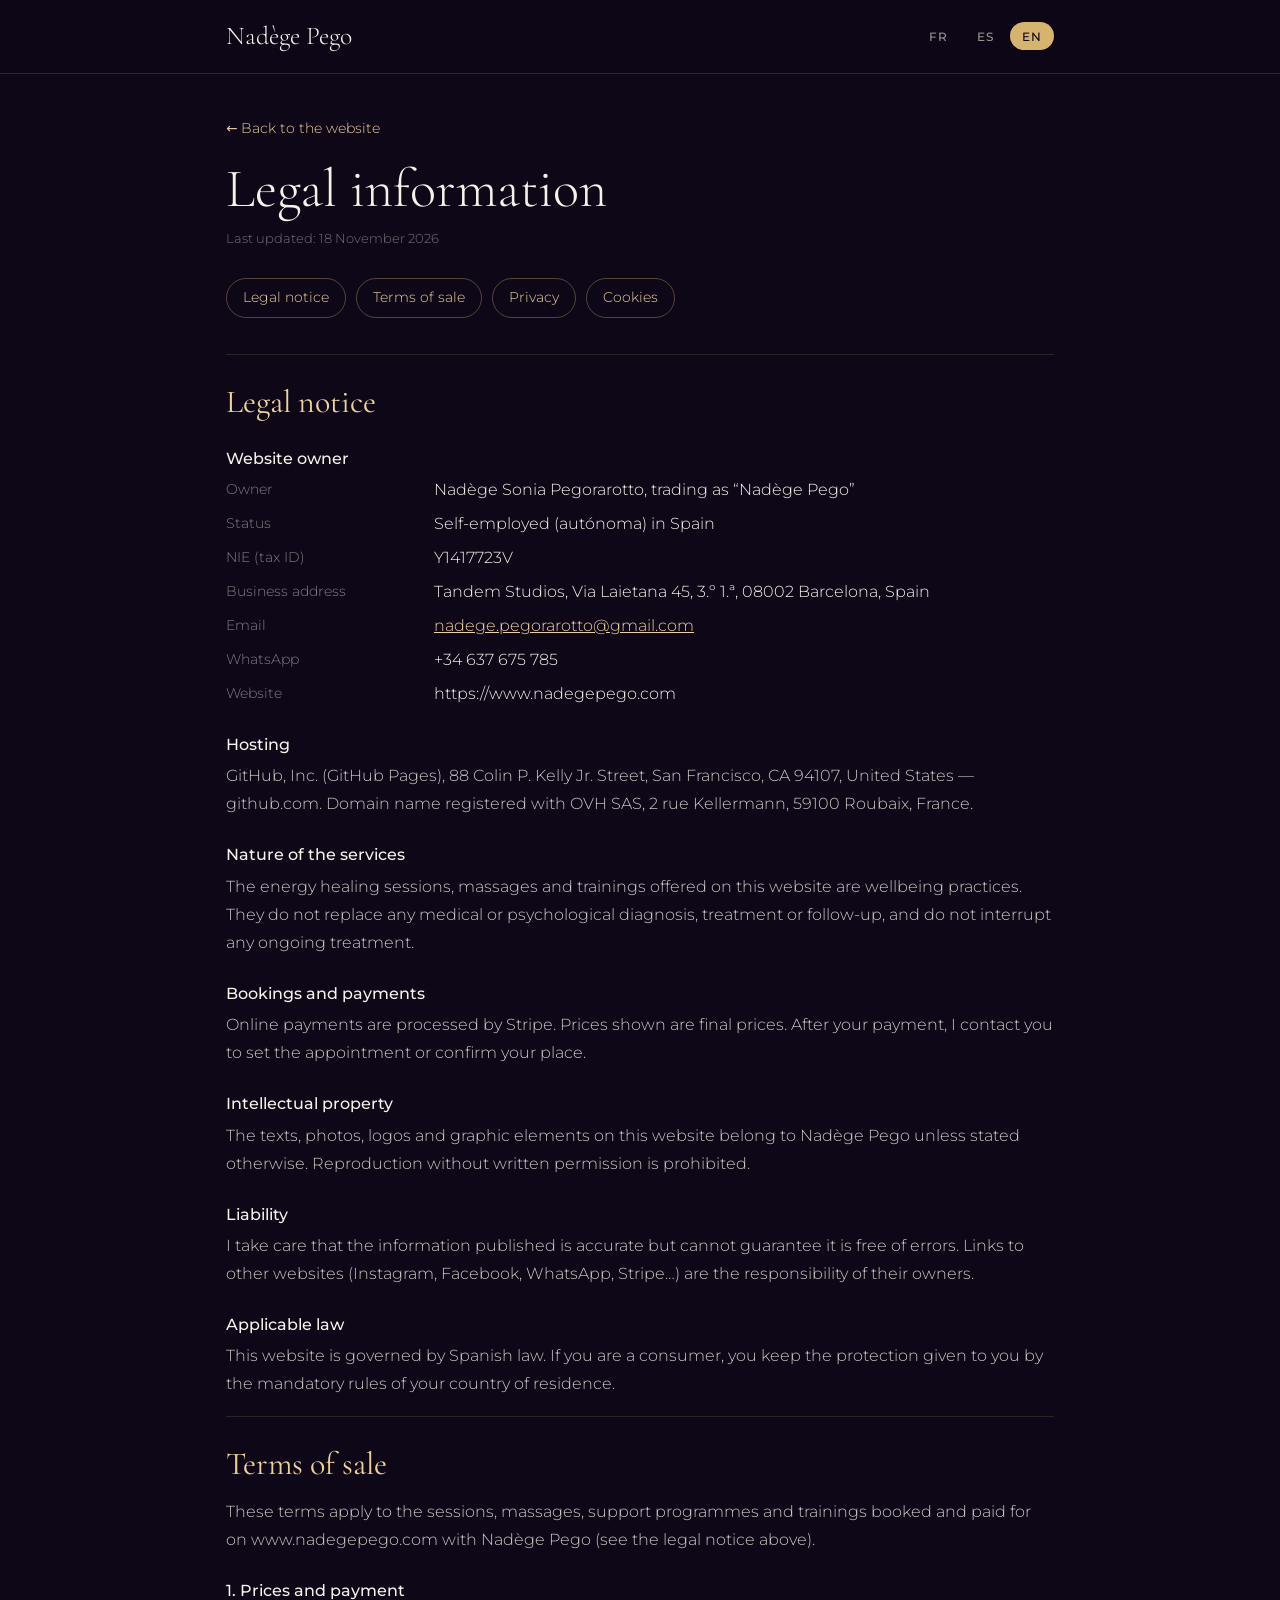
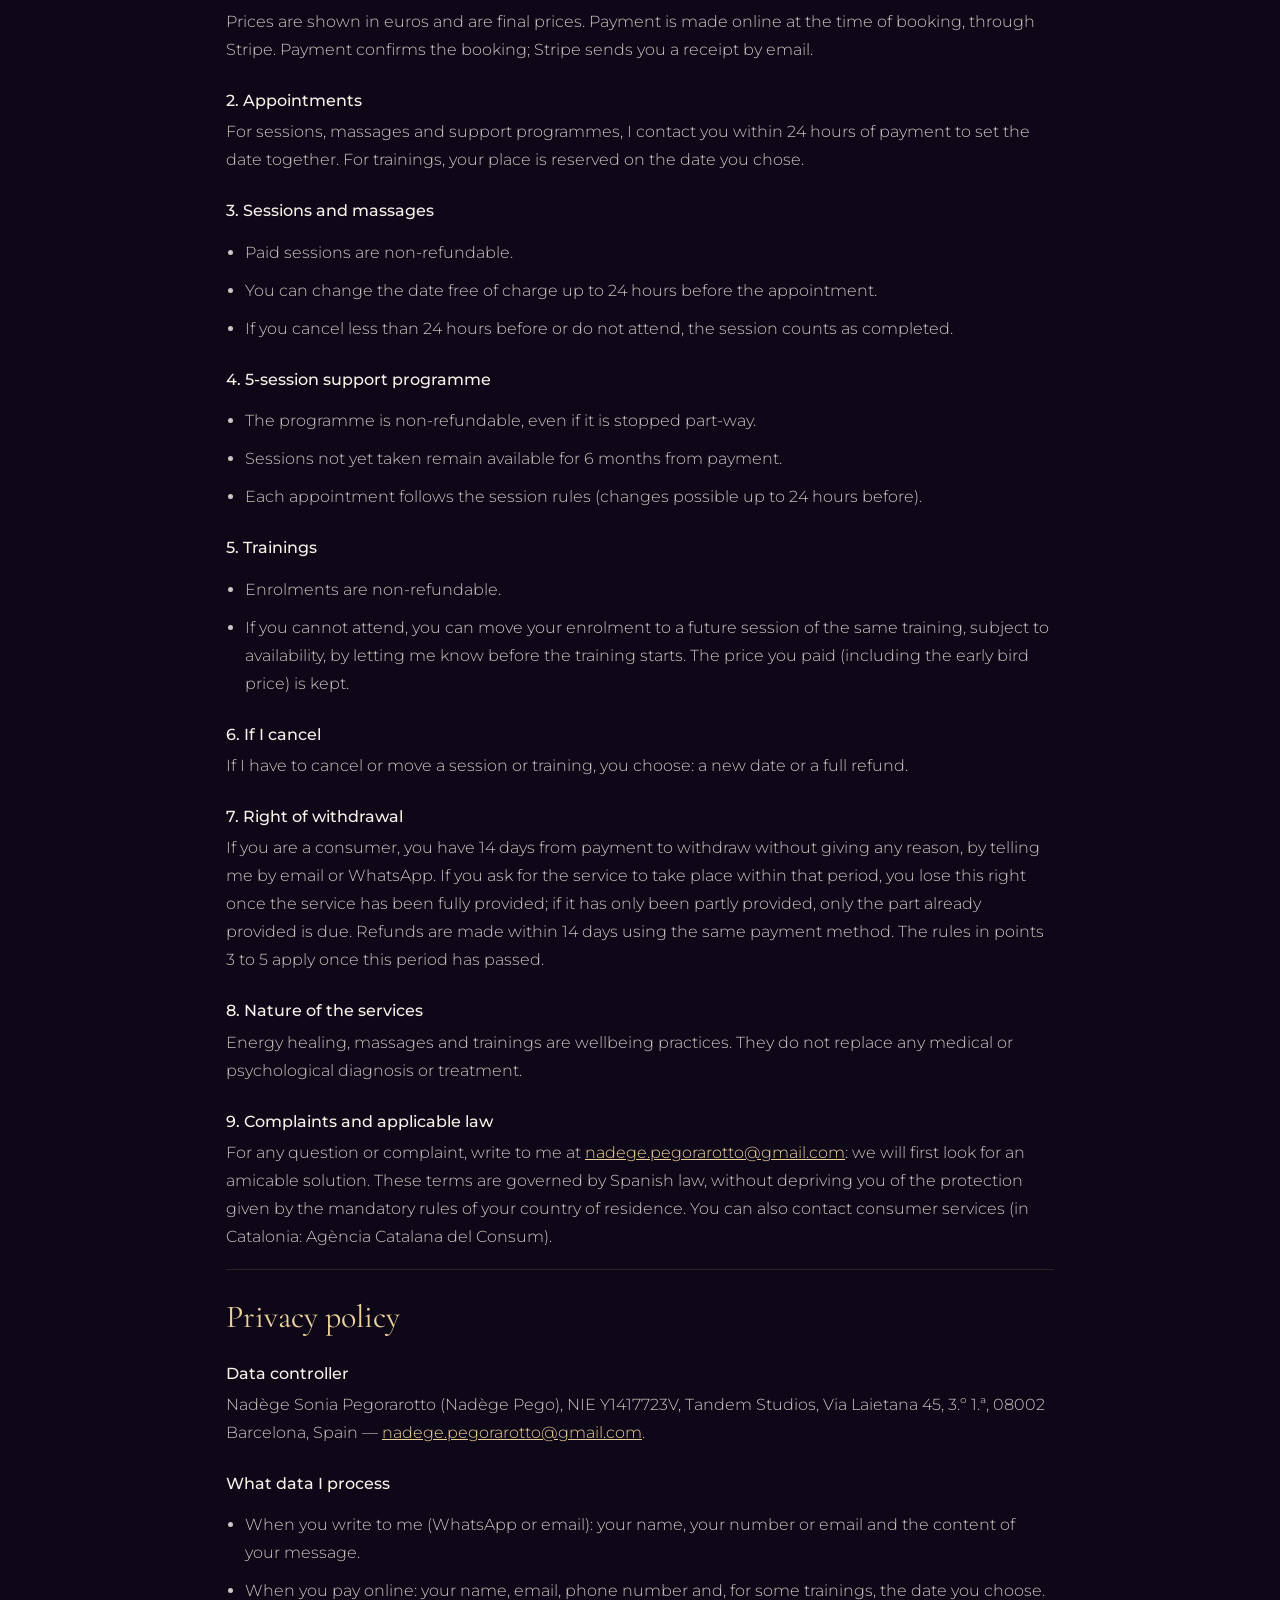
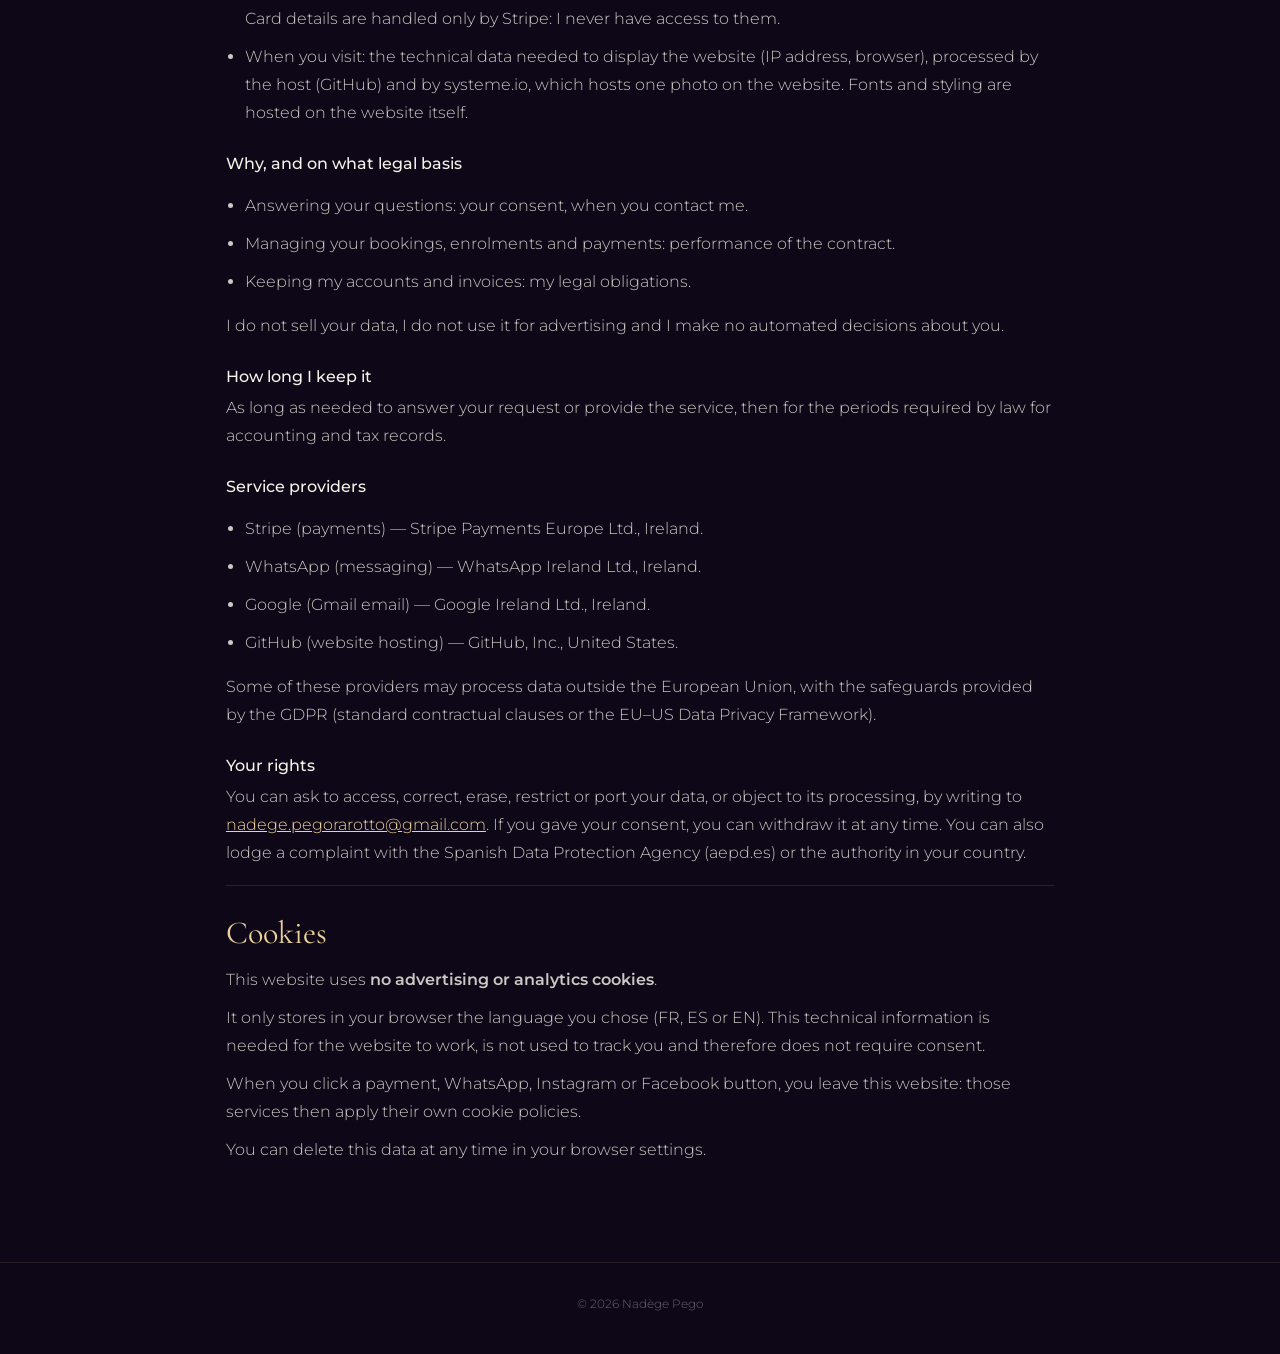
==== commit 0870dbe2: "Confidentialité : polices et mise en forme hébergées sur le site Co-Authored-By: Claude Opus 5.5 <no" ====
--- a/legal/index.html
+++ b/legal/index.html
@@ -6,9 +6,7 @@
   <title>Informations légales · Nadège Pego</title>
   <meta name="robots" content="noindex, follow" />
   <link rel="icon" href="data:image/svg+xml,%3Csvg xmlns='http://www.w3.org/2000/svg' viewBox='0 0 100 100'%3E%3Ccircle cx='50' cy='50' r='44' fill='none' stroke='%23d6b46e' stroke-width='6'/%3E%3C/svg%3E" />
-  <link rel="preconnect" href="https://fonts.googleapis.com" />
-  <link rel="preconnect" href="https://fonts.gstatic.com" crossorigin />
-  <link href="https://fonts.googleapis.com/css2?family=Cormorant+Garamond:ital,wght@0,300;0,400;0,500;1,400&family=Montserrat:wght@300;400;500;600&display=swap" rel="stylesheet" />
+  <link rel="stylesheet" href="/fonts/fonts.css" />
   <style>
     /* Pages légales de www.nadegepego.com — FR / ES / EN dans un seul fichier.
        La langue suit celle choisie sur la page principale (?lang= puis mémoire du navigateur). */
@@ -133,7 +131,7 @@
         <ul>
           <li>Quand vous m'écrivez (WhatsApp ou email) : votre nom, votre numéro ou votre email et le contenu de votre message.</li>
           <li>Quand vous payez en ligne : votre nom, votre email, votre téléphone et, pour certaines formations, la date choisie. Les données de carte bancaire sont traitées uniquement par Stripe : je n'y ai jamais accès.</li>
-          <li>Lors de votre visite : les données techniques nécessaires à l'affichage du site (adresse IP, navigateur), traitées par l'hébergeur et les services listés ci-dessous.</li>
+          <li>Lors de votre visite : les données techniques nécessaires à l'affichage du site (adresse IP, navigateur), traitées par l'hébergeur (GitHub) et par systeme.io, qui héberge une photo du site. Les polices et la mise en forme sont hébergées sur le site lui-même.</li>
         </ul>
         <h3>Pourquoi et sur quelle base</h3>
         <ul>
@@ -148,9 +146,8 @@
         <ul>
           <li>Stripe (paiements) — Stripe Payments Europe Ltd., Irlande.</li>
           <li>WhatsApp (messagerie) — WhatsApp Ireland Ltd., Irlande.</li>
-          <li>Google (email Gmail et polices d'écriture du site) — Google Ireland Ltd., Irlande.</li>
+          <li>Google (email Gmail) — Google Ireland Ltd., Irlande.</li>
           <li>GitHub (hébergement du site) — GitHub, Inc., États-Unis.</li>
-          <li>Tailwind CSS via CDN (mise en forme du site), qui reçoit l'adresse IP du visiteur.</li>
         </ul>
         <p>Certains de ces prestataires peuvent traiter des données hors de l'Union européenne, avec les garanties prévues par le RGPD (clauses contractuelles types ou cadre de protection des données UE–États-Unis).</p>
         <h3>Vos droits</h3>
@@ -244,7 +241,7 @@
         <ul>
           <li>Cuando me escribes (WhatsApp o email): tu nombre, tu número o tu email y el contenido de tu mensaje.</li>
           <li>Cuando pagas online: tu nombre, tu email, tu teléfono y, en algunas formaciones, la fecha elegida. Los datos de la tarjeta los trata únicamente Stripe: yo nunca tengo acceso a ellos.</li>
-          <li>Durante tu visita: los datos técnicos necesarios para mostrar la web (dirección IP, navegador), tratados por el alojamiento y los servicios indicados más abajo.</li>
+          <li>Durante tu visita: los datos técnicos necesarios para mostrar la web (dirección IP, navegador), tratados por el alojamiento (GitHub) y por systeme.io, que aloja una foto de la web. Las tipografías y el diseño están alojados en la propia web.</li>
         </ul>
         <h3>Para qué y con qué base legal</h3>
         <ul>
@@ -259,9 +256,8 @@
         <ul>
           <li>Stripe (pagos) — Stripe Payments Europe Ltd., Irlanda.</li>
           <li>WhatsApp (mensajería) — WhatsApp Ireland Ltd., Irlanda.</li>
-          <li>Google (email Gmail y tipografías de la web) — Google Ireland Ltd., Irlanda.</li>
+          <li>Google (email Gmail) — Google Ireland Ltd., Irlanda.</li>
           <li>GitHub (alojamiento de la web) — GitHub, Inc., Estados Unidos.</li>
-          <li>Tailwind CSS mediante CDN (diseño de la web), que recibe la dirección IP del visitante.</li>
         </ul>
         <p>Algunos de estos proveedores pueden tratar datos fuera de la Unión Europea, con las garantías previstas en el RGPD (cláusulas contractuales tipo o Marco de Privacidad de Datos UE-EE. UU.).</p>
         <h3>Tus derechos</h3>
@@ -354,7 +350,7 @@
         <ul>
           <li>When you write to me (WhatsApp or email): your name, your number or email and the content of your message.</li>
           <li>When you pay online: your name, email, phone number and, for some trainings, the date you choose. Card details are handled only by Stripe: I never have access to them.</li>
-          <li>When you visit: the technical data needed to display the website (IP address, browser), processed by the host and the services listed below.</li>
+          <li>When you visit: the technical data needed to display the website (IP address, browser), processed by the host (GitHub) and by systeme.io, which hosts one photo on the website. Fonts and styling are hosted on the website itself.</li>
         </ul>
         <h3>Why, and on what legal basis</h3>
         <ul>
@@ -369,9 +365,8 @@
         <ul>
           <li>Stripe (payments) — Stripe Payments Europe Ltd., Ireland.</li>
           <li>WhatsApp (messaging) — WhatsApp Ireland Ltd., Ireland.</li>
-          <li>Google (Gmail email and website fonts) — Google Ireland Ltd., Ireland.</li>
+          <li>Google (Gmail email) — Google Ireland Ltd., Ireland.</li>
           <li>GitHub (website hosting) — GitHub, Inc., United States.</li>
-          <li>Tailwind CSS via CDN (website styling), which receives the visitor's IP address.</li>
         </ul>
         <p>Some of these providers may process data outside the European Union, with the safeguards provided by the GDPR (standard contractual clauses or the EU–US Data Privacy Framework).</p>
         <h3>Your rights</h3>
--- a/fonts/fonts.css
+++ b/fonts/fonts.css
@@ -0,0 +1,23 @@
+/* Polices hébergées sur le site (aucune requête vers Google). Cormorant Garamond et Montserrat — SIL Open Font License. */
+@font-face{font-family:"Cormorant Garamond";font-style:normal;font-weight:300;font-display:swap;src:url("/fonts/cormorant-garamond-latin-ext-300-normal.woff2") format("woff2");unicode-range:U+0100-02BA,U+02BD-02C5,U+02C7-02CC,U+02CE-02D7,U+02DD-02FF,U+0304,U+0308,U+0329,U+1D00-1DBF,U+1E00-1E9F,U+1EF2-1EFF,U+2020,U+20A0-20AB,U+20AD-20C0,U+2113,U+2C60-2C7F,U+A720-A7FF;}
+@font-face{font-family:"Cormorant Garamond";font-style:normal;font-weight:300;font-display:swap;src:url("/fonts/cormorant-garamond-latin-300-normal.woff2") format("woff2");unicode-range:U+0000-00FF,U+0131,U+0152-0153,U+02BB-02BC,U+02C6,U+02DA,U+02DC,U+0304,U+0308,U+0329,U+2000-206F,U+20AC,U+2122,U+2191,U+2193,U+2212,U+2215,U+FEFF,U+FFFD;}
+@font-face{font-family:"Cormorant Garamond";font-style:normal;font-weight:400;font-display:swap;src:url("/fonts/cormorant-garamond-latin-ext-400-normal.woff2") format("woff2");unicode-range:U+0100-02BA,U+02BD-02C5,U+02C7-02CC,U+02CE-02D7,U+02DD-02FF,U+0304,U+0308,U+0329,U+1D00-1DBF,U+1E00-1E9F,U+1EF2-1EFF,U+2020,U+20A0-20AB,U+20AD-20C0,U+2113,U+2C60-2C7F,U+A720-A7FF;}
+@font-face{font-family:"Cormorant Garamond";font-style:normal;font-weight:400;font-display:swap;src:url("/fonts/cormorant-garamond-latin-400-normal.woff2") format("woff2");unicode-range:U+0000-00FF,U+0131,U+0152-0153,U+02BB-02BC,U+02C6,U+02DA,U+02DC,U+0304,U+0308,U+0329,U+2000-206F,U+20AC,U+2122,U+2191,U+2193,U+2212,U+2215,U+FEFF,U+FFFD;}
+@font-face{font-family:"Cormorant Garamond";font-style:normal;font-weight:500;font-display:swap;src:url("/fonts/cormorant-garamond-latin-ext-500-normal.woff2") format("woff2");unicode-range:U+0100-02BA,U+02BD-02C5,U+02C7-02CC,U+02CE-02D7,U+02DD-02FF,U+0304,U+0308,U+0329,U+1D00-1DBF,U+1E00-1E9F,U+1EF2-1EFF,U+2020,U+20A0-20AB,U+20AD-20C0,U+2113,U+2C60-2C7F,U+A720-A7FF;}
+@font-face{font-family:"Cormorant Garamond";font-style:normal;font-weight:500;font-display:swap;src:url("/fonts/cormorant-garamond-latin-500-normal.woff2") format("woff2");unicode-range:U+0000-00FF,U+0131,U+0152-0153,U+02BB-02BC,U+02C6,U+02DA,U+02DC,U+0304,U+0308,U+0329,U+2000-206F,U+20AC,U+2122,U+2191,U+2193,U+2212,U+2215,U+FEFF,U+FFFD;}
+@font-face{font-family:"Cormorant Garamond";font-style:normal;font-weight:600;font-display:swap;src:url("/fonts/cormorant-garamond-latin-ext-600-normal.woff2") format("woff2");unicode-range:U+0100-02BA,U+02BD-02C5,U+02C7-02CC,U+02CE-02D7,U+02DD-02FF,U+0304,U+0308,U+0329,U+1D00-1DBF,U+1E00-1E9F,U+1EF2-1EFF,U+2020,U+20A0-20AB,U+20AD-20C0,U+2113,U+2C60-2C7F,U+A720-A7FF;}
+@font-face{font-family:"Cormorant Garamond";font-style:normal;font-weight:600;font-display:swap;src:url("/fonts/cormorant-garamond-latin-600-normal.woff2") format("woff2");unicode-range:U+0000-00FF,U+0131,U+0152-0153,U+02BB-02BC,U+02C6,U+02DA,U+02DC,U+0304,U+0308,U+0329,U+2000-206F,U+20AC,U+2122,U+2191,U+2193,U+2212,U+2215,U+FEFF,U+FFFD;}
+@font-face{font-family:"Cormorant Garamond";font-style:italic;font-weight:300;font-display:swap;src:url("/fonts/cormorant-garamond-latin-ext-300-italic.woff2") format("woff2");unicode-range:U+0100-02BA,U+02BD-02C5,U+02C7-02CC,U+02CE-02D7,U+02DD-02FF,U+0304,U+0308,U+0329,U+1D00-1DBF,U+1E00-1E9F,U+1EF2-1EFF,U+2020,U+20A0-20AB,U+20AD-20C0,U+2113,U+2C60-2C7F,U+A720-A7FF;}
+@font-face{font-family:"Cormorant Garamond";font-style:italic;font-weight:300;font-display:swap;src:url("/fonts/cormorant-garamond-latin-300-italic.woff2") format("woff2");unicode-range:U+0000-00FF,U+0131,U+0152-0153,U+02BB-02BC,U+02C6,U+02DA,U+02DC,U+0304,U+0308,U+0329,U+2000-206F,U+20AC,U+2122,U+2191,U+2193,U+2212,U+2215,U+FEFF,U+FFFD;}
+@font-face{font-family:"Cormorant Garamond";font-style:italic;font-weight:400;font-display:swap;src:url("/fonts/cormorant-garamond-latin-ext-400-italic.woff2") format("woff2");unicode-range:U+0100-02BA,U+02BD-02C5,U+02C7-02CC,U+02CE-02D7,U+02DD-02FF,U+0304,U+0308,U+0329,U+1D00-1DBF,U+1E00-1E9F,U+1EF2-1EFF,U+2020,U+20A0-20AB,U+20AD-20C0,U+2113,U+2C60-2C7F,U+A720-A7FF;}
+@font-face{font-family:"Cormorant Garamond";font-style:italic;font-weight:400;font-display:swap;src:url("/fonts/cormorant-garamond-latin-400-italic.woff2") format("woff2");unicode-range:U+0000-00FF,U+0131,U+0152-0153,U+02BB-02BC,U+02C6,U+02DA,U+02DC,U+0304,U+0308,U+0329,U+2000-206F,U+20AC,U+2122,U+2191,U+2193,U+2212,U+2215,U+FEFF,U+FFFD;}
+@font-face{font-family:"Cormorant Garamond";font-style:italic;font-weight:500;font-display:swap;src:url("/fonts/cormorant-garamond-latin-ext-500-italic.woff2") format("woff2");unicode-range:U+0100-02BA,U+02BD-02C5,U+02C7-02CC,U+02CE-02D7,U+02DD-02FF,U+0304,U+0308,U+0329,U+1D00-1DBF,U+1E00-1E9F,U+1EF2-1EFF,U+2020,U+20A0-20AB,U+20AD-20C0,U+2113,U+2C60-2C7F,U+A720-A7FF;}
+@font-face{font-family:"Cormorant Garamond";font-style:italic;font-weight:500;font-display:swap;src:url("/fonts/cormorant-garamond-latin-500-italic.woff2") format("woff2");unicode-range:U+0000-00FF,U+0131,U+0152-0153,U+02BB-02BC,U+02C6,U+02DA,U+02DC,U+0304,U+0308,U+0329,U+2000-206F,U+20AC,U+2122,U+2191,U+2193,U+2212,U+2215,U+FEFF,U+FFFD;}
+@font-face{font-family:"Montserrat";font-style:normal;font-weight:300;font-display:swap;src:url("/fonts/montserrat-latin-ext-300-normal.woff2") format("woff2");unicode-range:U+0100-02BA,U+02BD-02C5,U+02C7-02CC,U+02CE-02D7,U+02DD-02FF,U+0304,U+0308,U+0329,U+1D00-1DBF,U+1E00-1E9F,U+1EF2-1EFF,U+2020,U+20A0-20AB,U+20AD-20C0,U+2113,U+2C60-2C7F,U+A720-A7FF;}
+@font-face{font-family:"Montserrat";font-style:normal;font-weight:300;font-display:swap;src:url("/fonts/montserrat-latin-300-normal.woff2") format("woff2");unicode-range:U+0000-00FF,U+0131,U+0152-0153,U+02BB-02BC,U+02C6,U+02DA,U+02DC,U+0304,U+0308,U+0329,U+2000-206F,U+20AC,U+2122,U+2191,U+2193,U+2212,U+2215,U+FEFF,U+FFFD;}
+@font-face{font-family:"Montserrat";font-style:normal;font-weight:400;font-display:swap;src:url("/fonts/montserrat-latin-ext-400-normal.woff2") format("woff2");unicode-range:U+0100-02BA,U+02BD-02C5,U+02C7-02CC,U+02CE-02D7,U+02DD-02FF,U+0304,U+0308,U+0329,U+1D00-1DBF,U+1E00-1E9F,U+1EF2-1EFF,U+2020,U+20A0-20AB,U+20AD-20C0,U+2113,U+2C60-2C7F,U+A720-A7FF;}
+@font-face{font-family:"Montserrat";font-style:normal;font-weight:400;font-display:swap;src:url("/fonts/montserrat-latin-400-normal.woff2") format("woff2");unicode-range:U+0000-00FF,U+0131,U+0152-0153,U+02BB-02BC,U+02C6,U+02DA,U+02DC,U+0304,U+0308,U+0329,U+2000-206F,U+20AC,U+2122,U+2191,U+2193,U+2212,U+2215,U+FEFF,U+FFFD;}
+@font-face{font-family:"Montserrat";font-style:normal;font-weight:500;font-display:swap;src:url("/fonts/montserrat-latin-ext-500-normal.woff2") format("woff2");unicode-range:U+0100-02BA,U+02BD-02C5,U+02C7-02CC,U+02CE-02D7,U+02DD-02FF,U+0304,U+0308,U+0329,U+1D00-1DBF,U+1E00-1E9F,U+1EF2-1EFF,U+2020,U+20A0-20AB,U+20AD-20C0,U+2113,U+2C60-2C7F,U+A720-A7FF;}
+@font-face{font-family:"Montserrat";font-style:normal;font-weight:500;font-display:swap;src:url("/fonts/montserrat-latin-500-normal.woff2") format("woff2");unicode-range:U+0000-00FF,U+0131,U+0152-0153,U+02BB-02BC,U+02C6,U+02DA,U+02DC,U+0304,U+0308,U+0329,U+2000-206F,U+20AC,U+2122,U+2191,U+2193,U+2212,U+2215,U+FEFF,U+FFFD;}
+@font-face{font-family:"Montserrat";font-style:normal;font-weight:600;font-display:swap;src:url("/fonts/montserrat-latin-ext-600-normal.woff2") format("woff2");unicode-range:U+0100-02BA,U+02BD-02C5,U+02C7-02CC,U+02CE-02D7,U+02DD-02FF,U+0304,U+0308,U+0329,U+1D00-1DBF,U+1E00-1E9F,U+1EF2-1EFF,U+2020,U+20A0-20AB,U+20AD-20C0,U+2113,U+2C60-2C7F,U+A720-A7FF;}
+@font-face{font-family:"Montserrat";font-style:normal;font-weight:600;font-display:swap;src:url("/fonts/montserrat-latin-600-normal.woff2") format("woff2");unicode-range:U+0000-00FF,U+0131,U+0152-0153,U+02BB-02BC,U+02C6,U+02DA,U+02DC,U+0304,U+0308,U+0329,U+2000-206F,U+20AC,U+2122,U+2191,U+2193,U+2212,U+2215,U+FEFF,U+FFFD;}
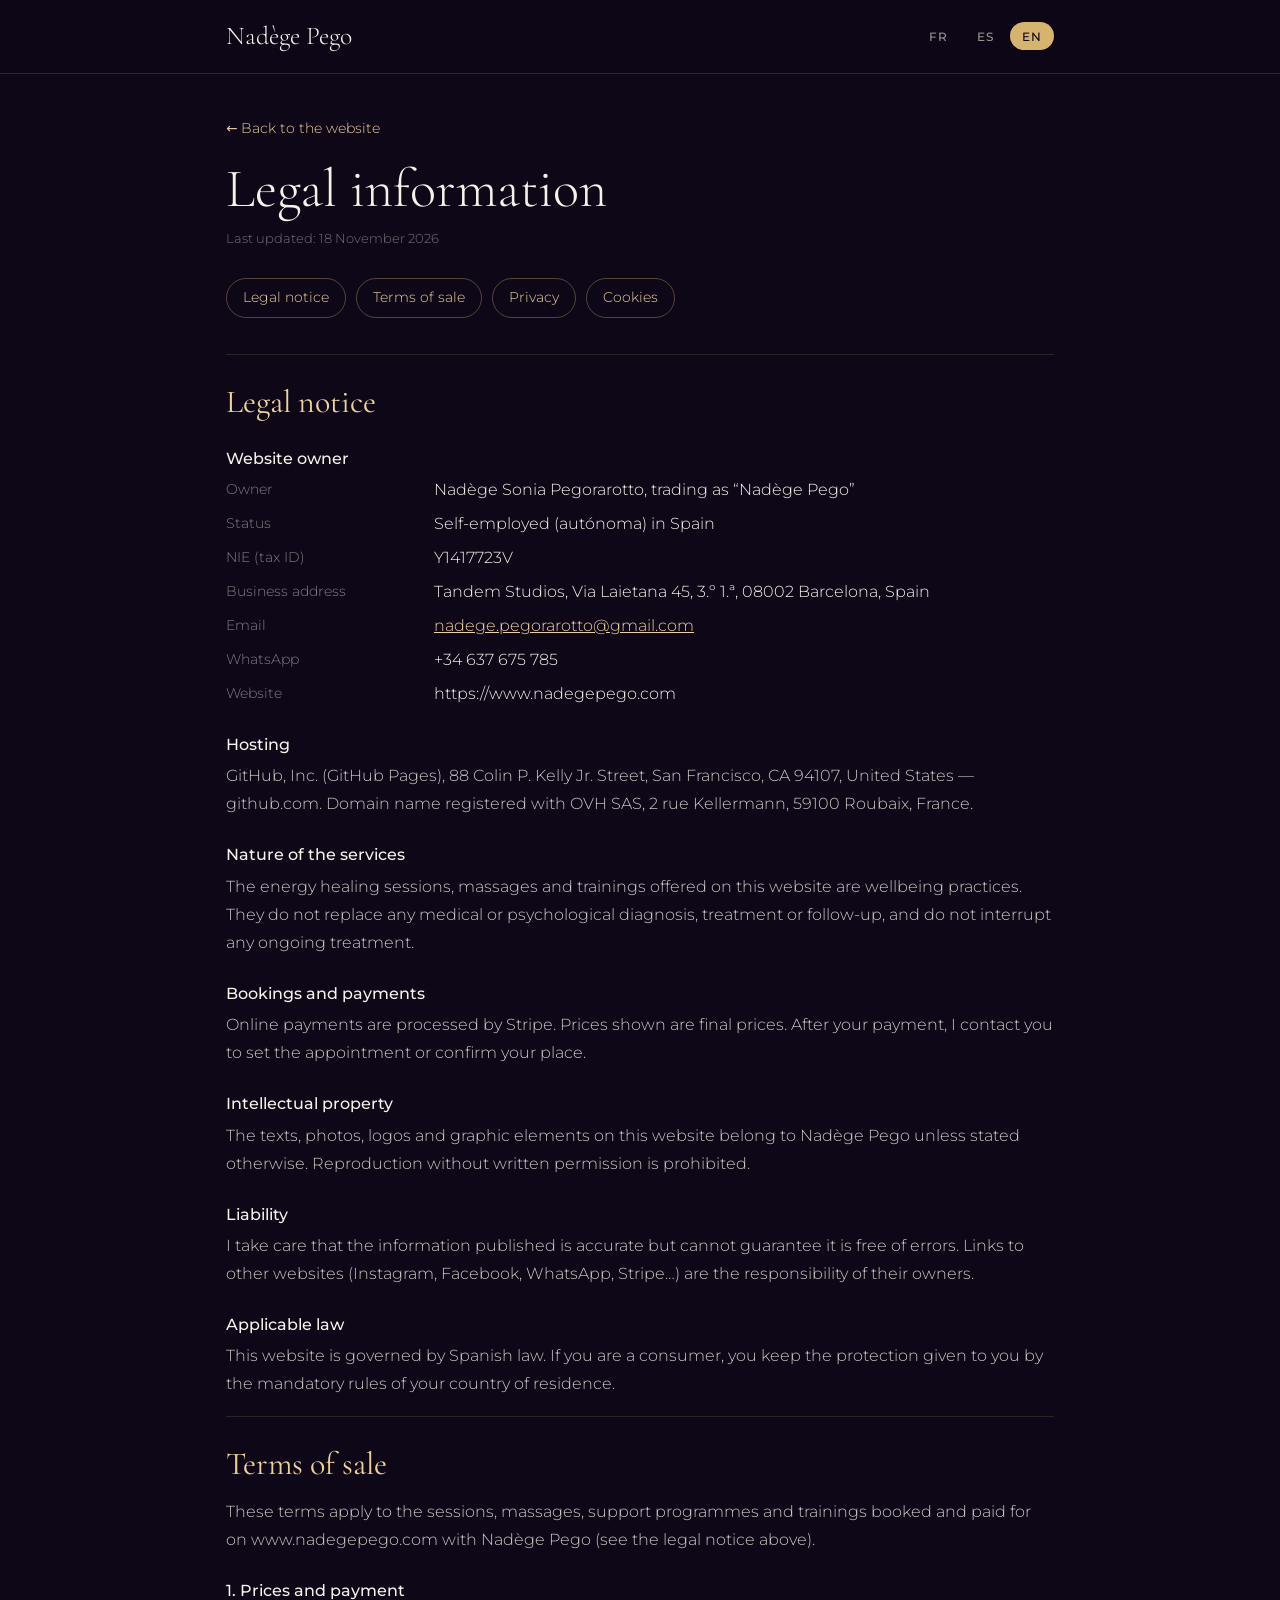
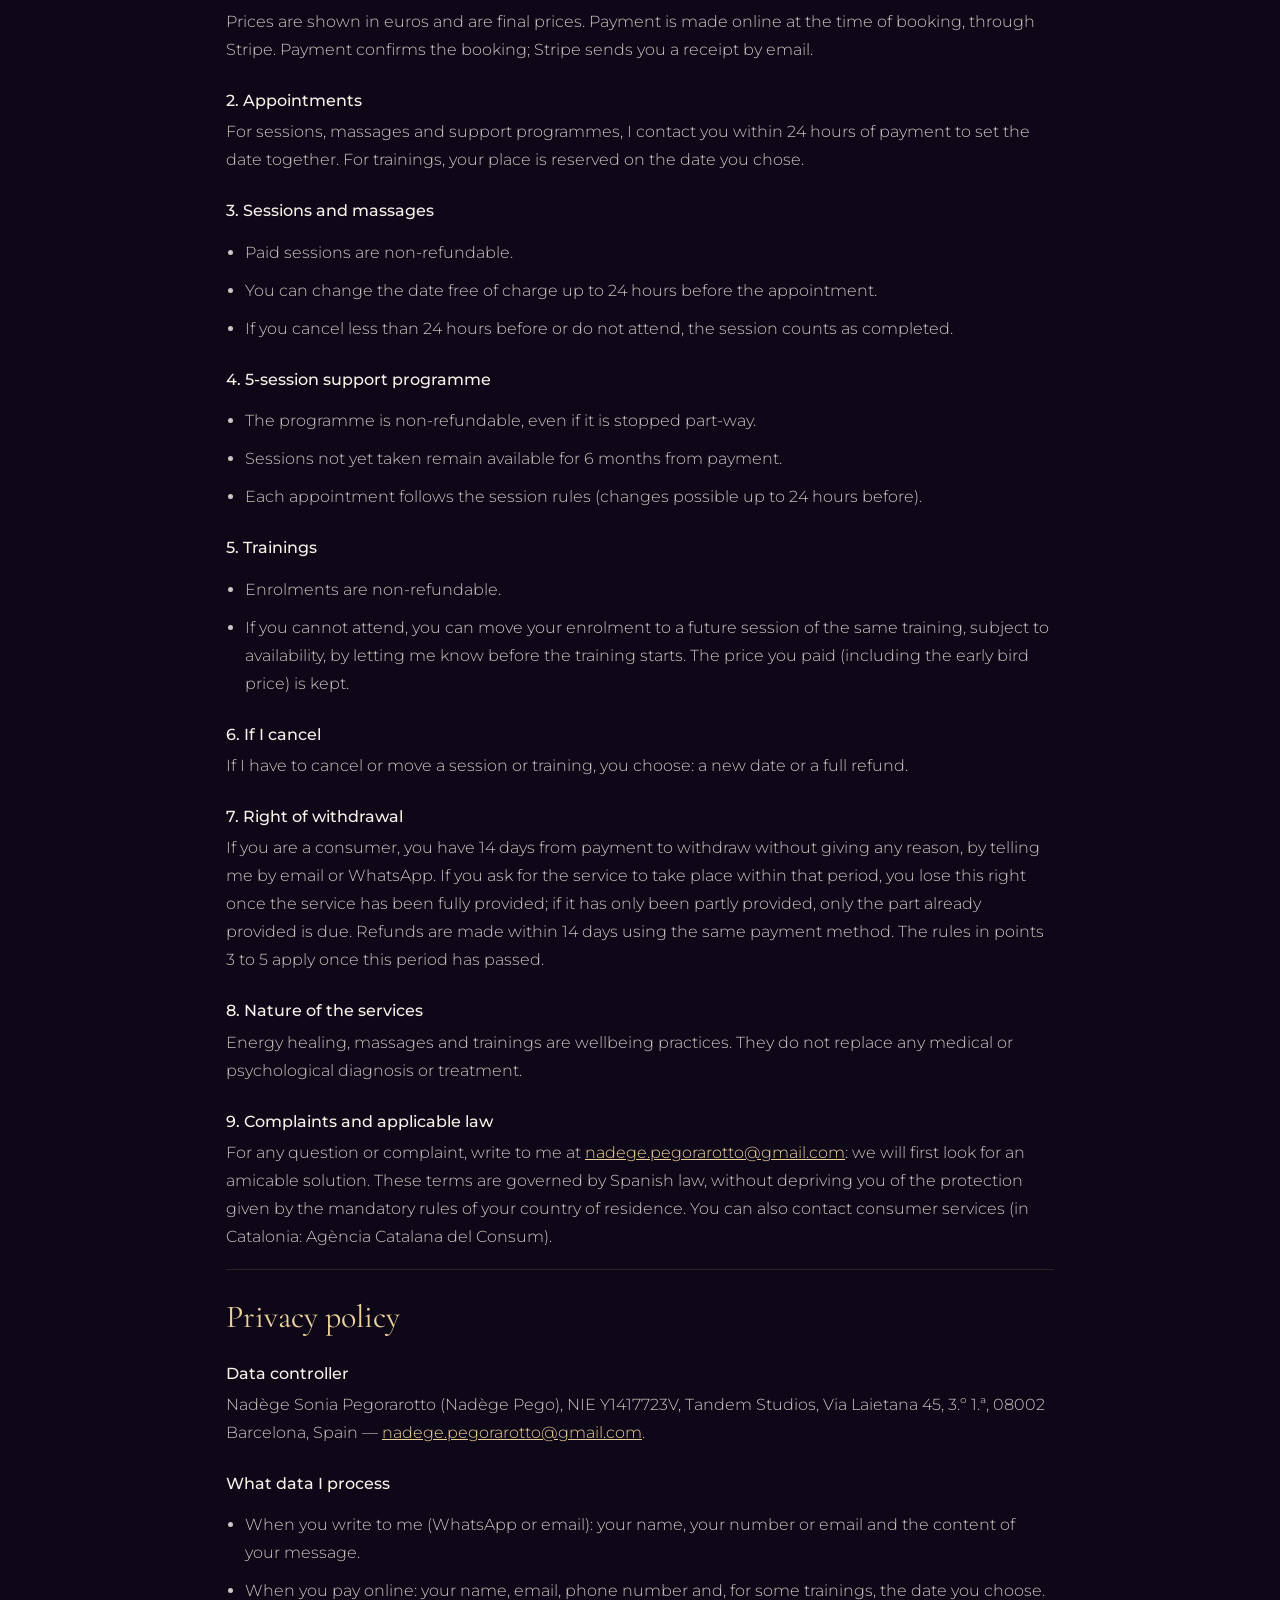
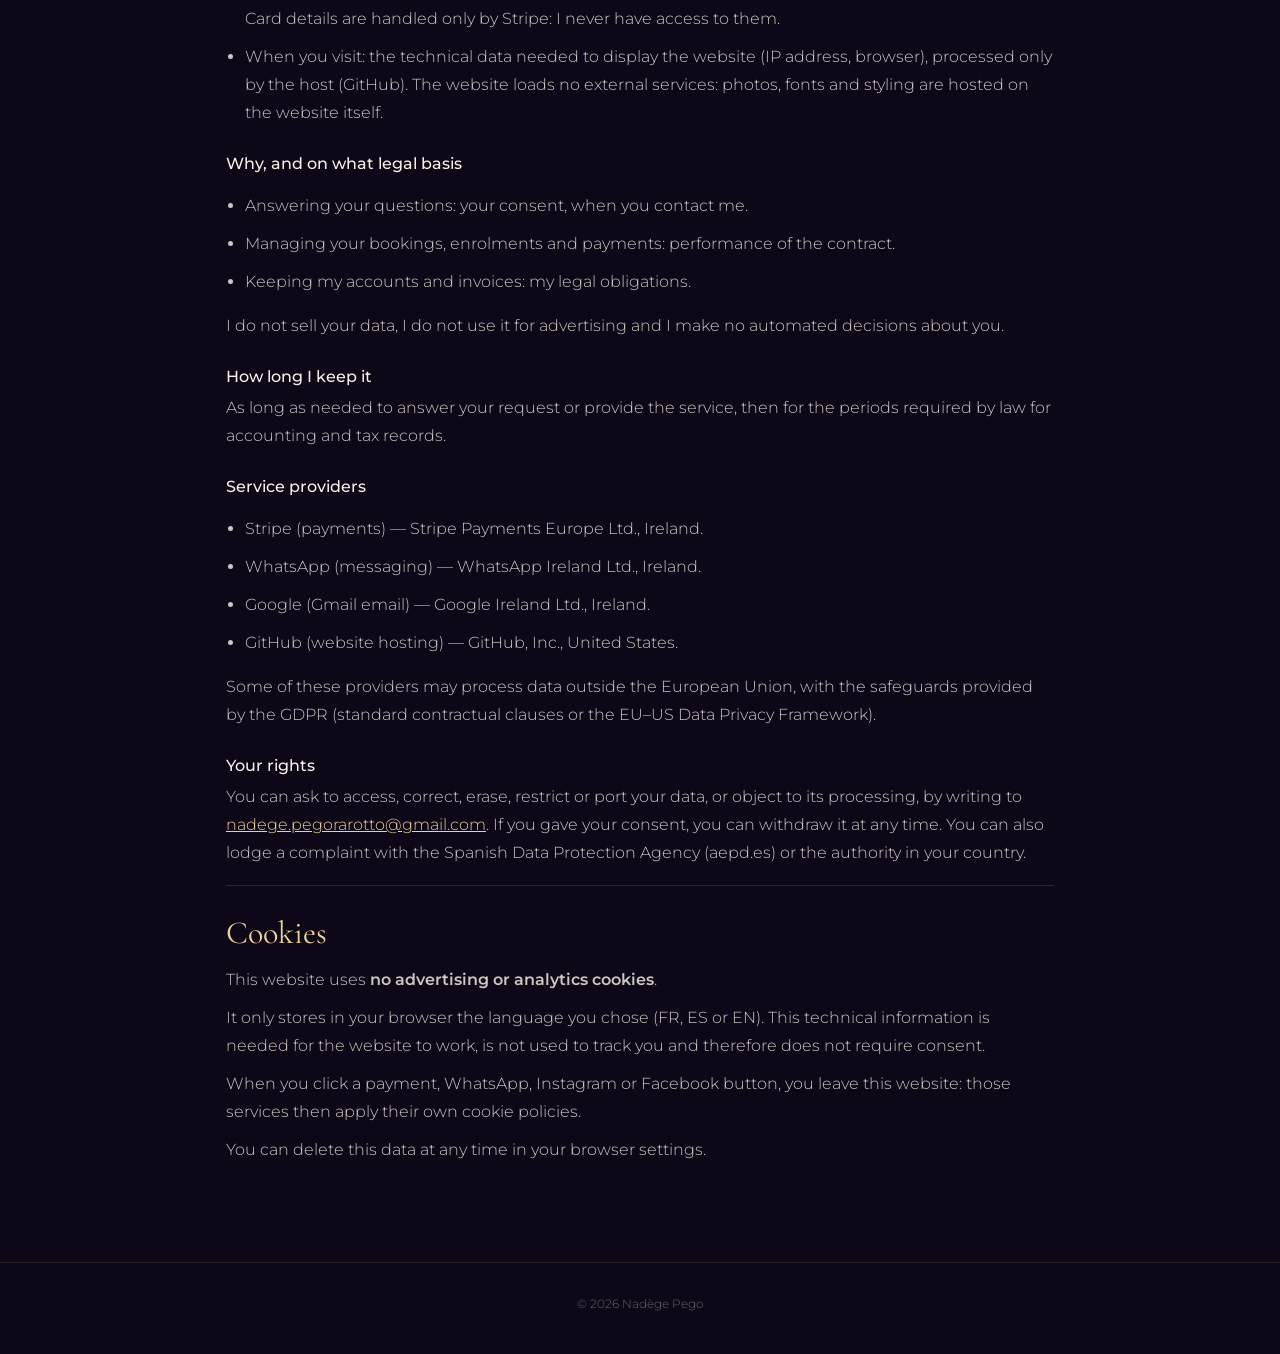
==== commit 2a70bc7a: "Photo de portrait et image de partage hébergées sur le site Co-Authored-By: Claude Opus 5.5 <noreply" ====
--- a/legal/index.html
+++ b/legal/index.html
@@ -131,7 +131,7 @@
         <ul>
           <li>Quand vous m'écrivez (WhatsApp ou email) : votre nom, votre numéro ou votre email et le contenu de votre message.</li>
           <li>Quand vous payez en ligne : votre nom, votre email, votre téléphone et, pour certaines formations, la date choisie. Les données de carte bancaire sont traitées uniquement par Stripe : je n'y ai jamais accès.</li>
-          <li>Lors de votre visite : les données techniques nécessaires à l'affichage du site (adresse IP, navigateur), traitées par l'hébergeur (GitHub) et par systeme.io, qui héberge une photo du site. Les polices et la mise en forme sont hébergées sur le site lui-même.</li>
+          <li>Lors de votre visite : les données techniques nécessaires à l'affichage du site (adresse IP, navigateur), traitées uniquement par l'hébergeur (GitHub). Le site ne charge aucun service externe : photos, polices et mise en forme sont hébergées sur le site lui-même.</li>
         </ul>
         <h3>Pourquoi et sur quelle base</h3>
         <ul>
@@ -241,7 +241,7 @@
         <ul>
           <li>Cuando me escribes (WhatsApp o email): tu nombre, tu número o tu email y el contenido de tu mensaje.</li>
           <li>Cuando pagas online: tu nombre, tu email, tu teléfono y, en algunas formaciones, la fecha elegida. Los datos de la tarjeta los trata únicamente Stripe: yo nunca tengo acceso a ellos.</li>
-          <li>Durante tu visita: los datos técnicos necesarios para mostrar la web (dirección IP, navegador), tratados por el alojamiento (GitHub) y por systeme.io, que aloja una foto de la web. Las tipografías y el diseño están alojados en la propia web.</li>
+          <li>Durante tu visita: los datos técnicos necesarios para mostrar la web (dirección IP, navegador), tratados únicamente por el alojamiento (GitHub). La web no carga ningún servicio externo: las fotos, las tipografías y el diseño están alojados en la propia web.</li>
         </ul>
         <h3>Para qué y con qué base legal</h3>
         <ul>
@@ -350,7 +350,7 @@
         <ul>
           <li>When you write to me (WhatsApp or email): your name, your number or email and the content of your message.</li>
           <li>When you pay online: your name, email, phone number and, for some trainings, the date you choose. Card details are handled only by Stripe: I never have access to them.</li>
-          <li>When you visit: the technical data needed to display the website (IP address, browser), processed by the host (GitHub) and by systeme.io, which hosts one photo on the website. Fonts and styling are hosted on the website itself.</li>
+          <li>When you visit: the technical data needed to display the website (IP address, browser), processed only by the host (GitHub). The website loads no external services: photos, fonts and styling are hosted on the website itself.</li>
         </ul>
         <h3>Why, and on what legal basis</h3>
         <ul>
